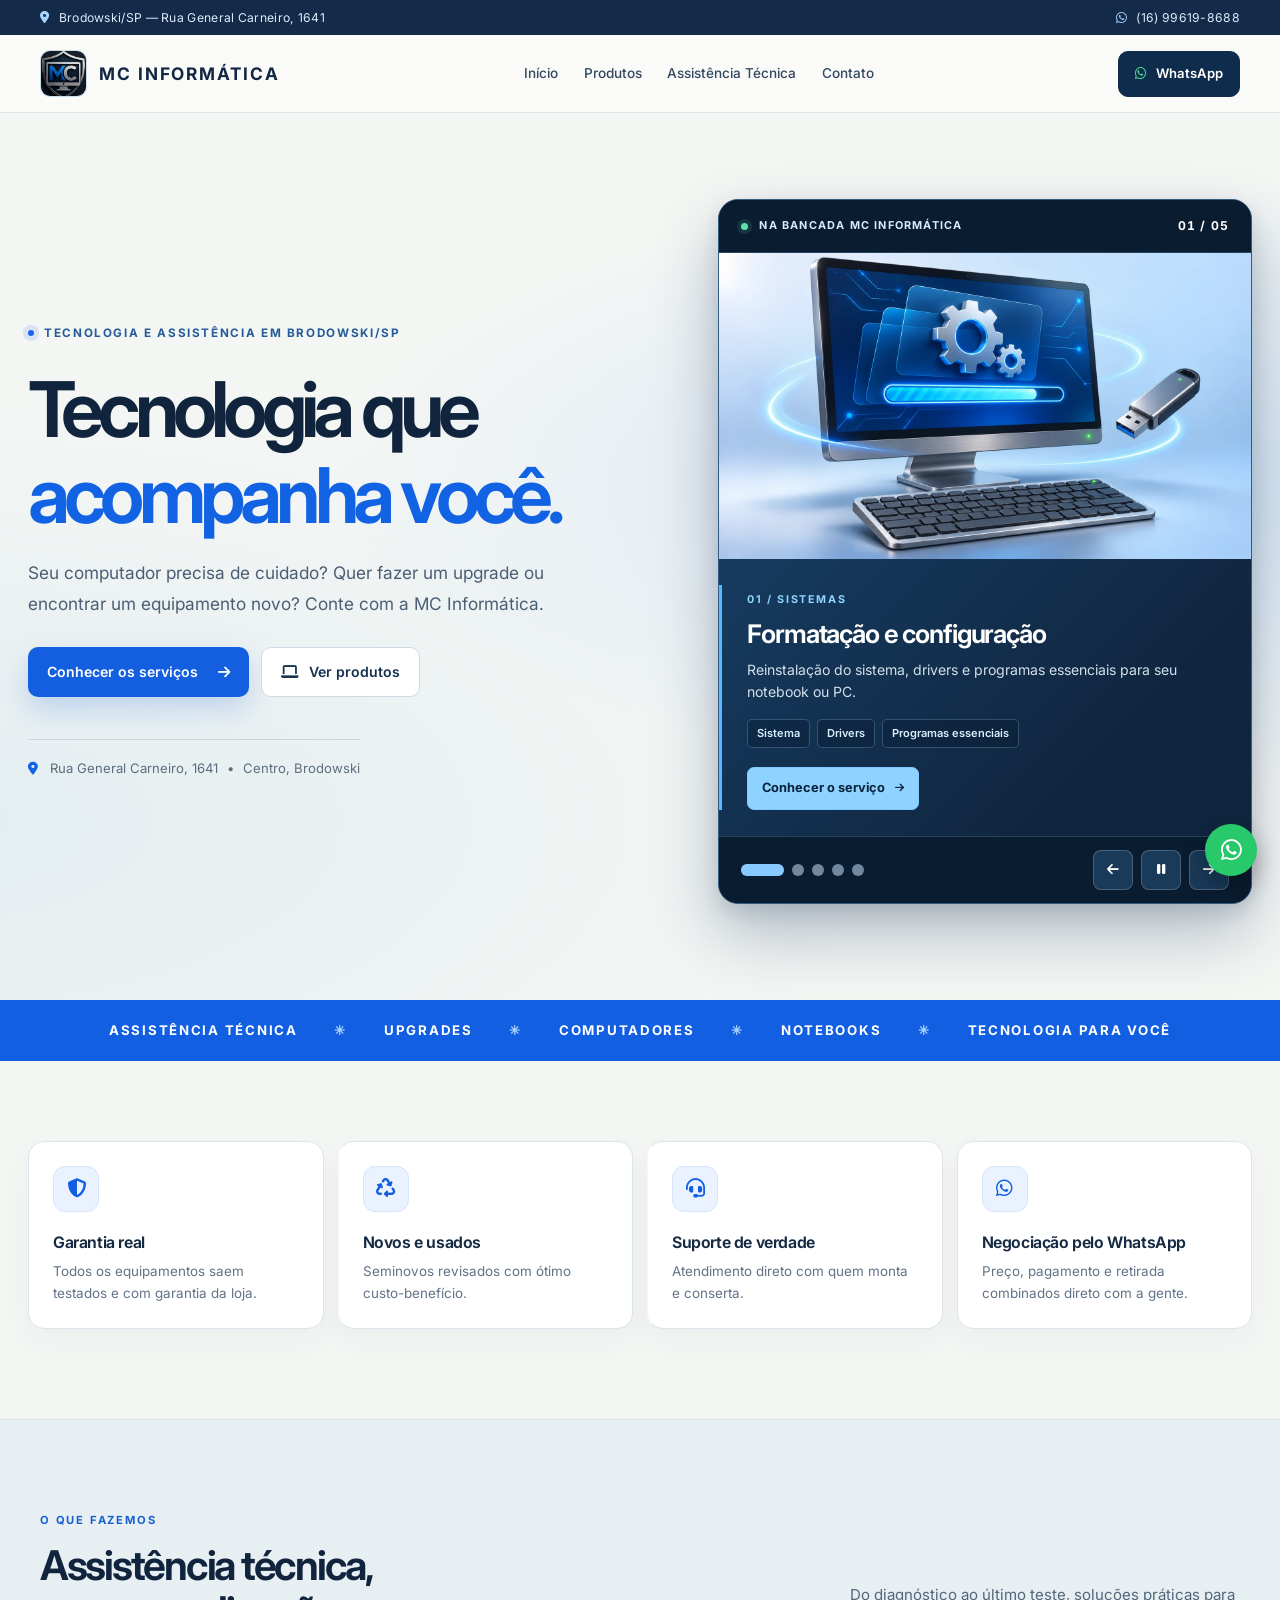
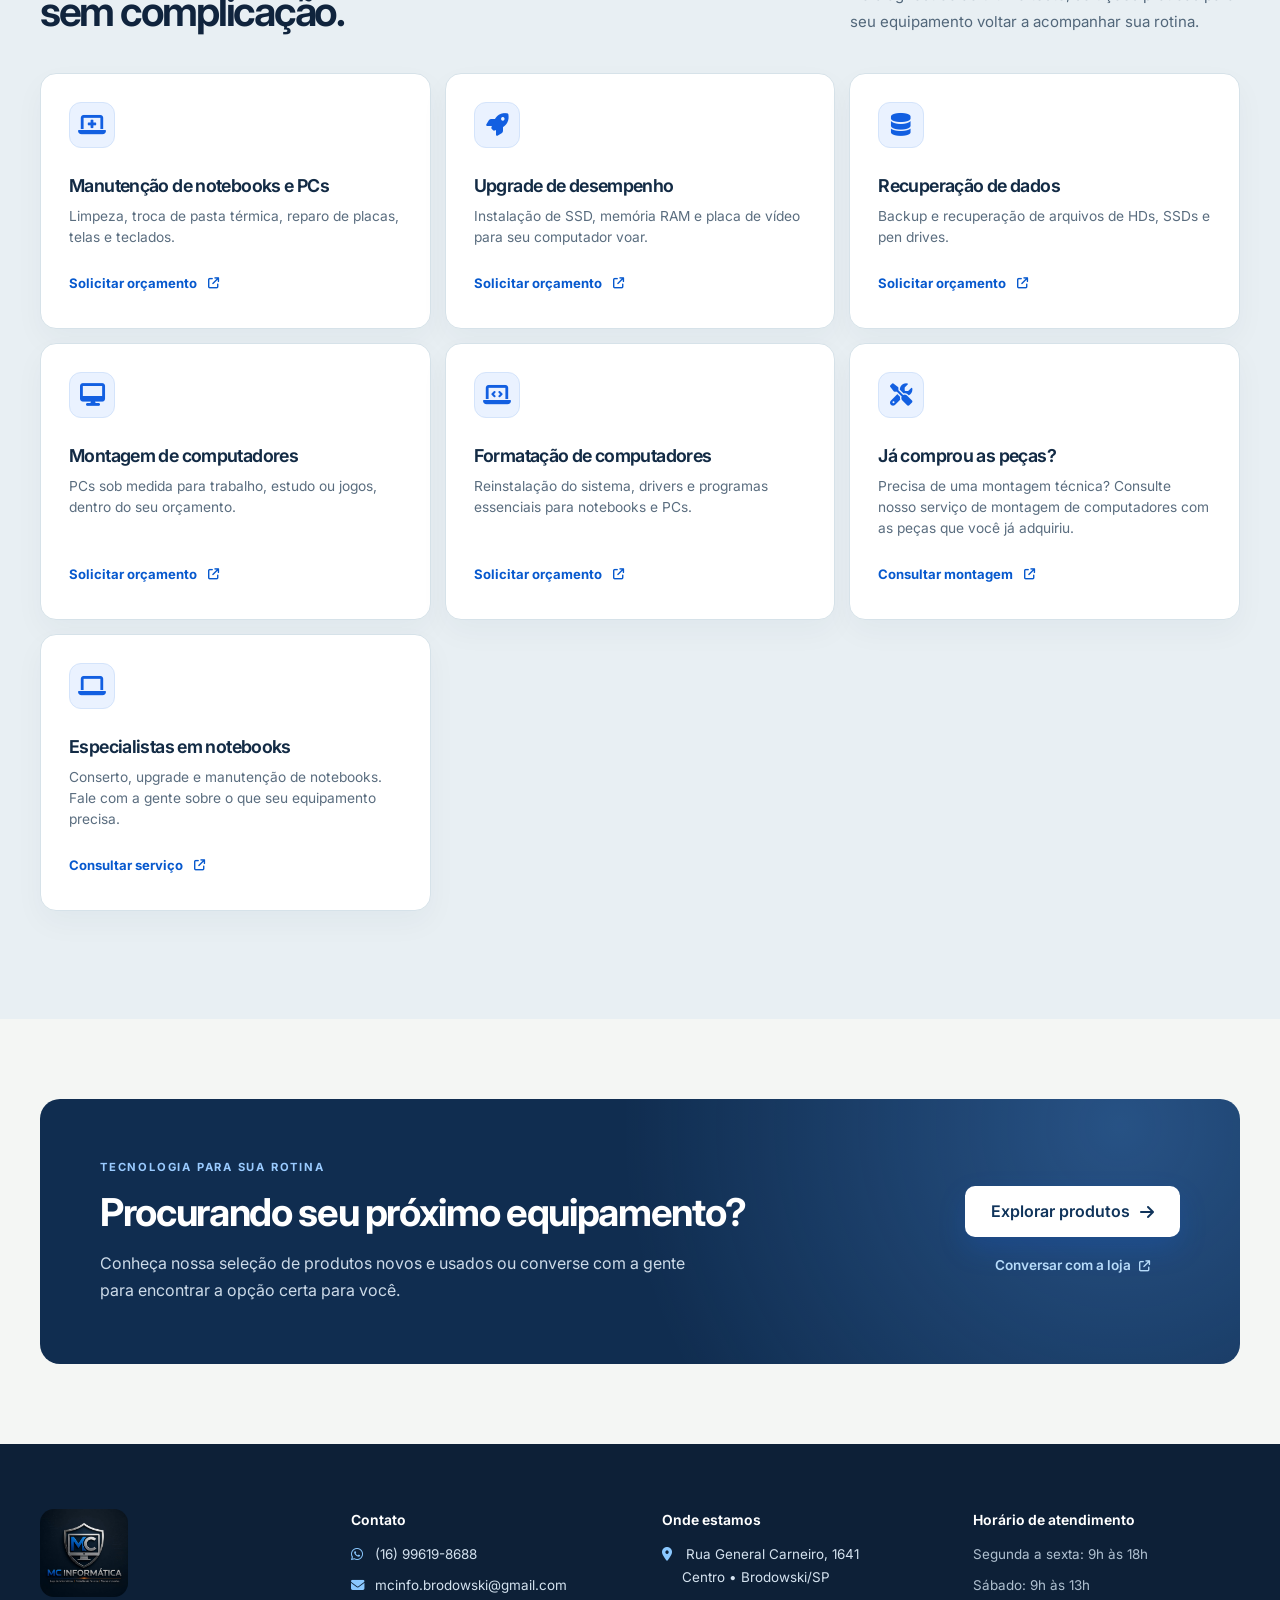
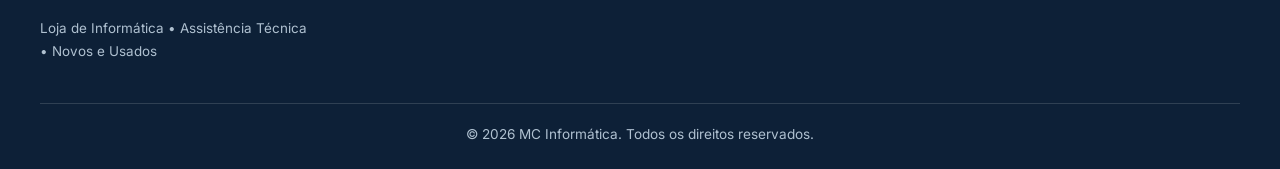
==== index.html @ 55831e79 "Align published MC site with local layout" ====
<!DOCTYPE html>
<html lang="pt-BR">
<head>
    <meta charset="UTF-8">
    <meta name="viewport" content="width=device-width, initial-scale=1.0">
    <title>MC Informática — Loja de Informática, Assistência Técnica, Novos e Usados</title>
    <meta name="description" content="MC Informática em Brodowski/SP: computadores, notebooks, periféricos e hardware, novos e usados, e assistência técnica especializada. Rua General Carneiro, 1641 — Centro. Atendimento pelo WhatsApp (16) 99619-8688.">
    <link rel="icon" type="image/jpeg" href="img/logo.jpg">
    <link rel="preconnect" href="https://fonts.googleapis.com">
    <link href="https://fonts.googleapis.com/css2?family=Rajdhani:wght@500;600;700&family=Inter:wght@400;500;600;700&display=swap" rel="stylesheet">
    <link rel="stylesheet" href="https://cdnjs.cloudflare.com/ajax/libs/font-awesome/6.5.2/css/all.min.css" crossorigin="anonymous">
    <link rel="stylesheet" href="style.css?v=20261016-3">
    <link rel="stylesheet" href="refinamento.css?v=20261104-layout-1">
    <script type="application/ld+json">
    {
      "@context": "https://schema.org",
      "@type": "ComputerStore",
      "name": "MC Informática",
      "description": "Loja de informática e assistência técnica em Brodowski/SP: computadores, notebooks, periféricos e hardware, novos e usados.",
      "url": "https://www.mcinformatica.net.br",
      "image": "https://www.mcinformatica.net.br/img/logo.jpg",
      "telephone": "+5516996198688",
      "email": "mcinfo.brodowski@gmail.com",
      "address": {
        "@type": "PostalAddress",
        "streetAddress": "Rua General Carneiro, 1641",
        "addressLocality": "Brodowski",
        "addressRegion": "SP",
        "postalCode": "14340-000",
        "addressCountry": "BR"
      }
    }
    </script>
</head>
<body>

    <!-- Barra superior -->
    <div class="topbar">
        <span><i class="fa-solid fa-location-dot"></i> Brodowski/SP &mdash; Rua General Carneiro, 1641</span>
        <span><i class="fa-brands fa-whatsapp"></i> (16) 99619-8688</span>
    </div>

    <!-- Cabeçalho -->
    <header class="header">
        <a class="brand" href="#inicio">
            <span class="brand-badge"><img src="img/logo.jpg" alt="Logo MC Informática"></span>
            <span class="brand-name"><strong>MC</strong> INFORMÁTICA</span>
        </a>

        <nav class="nav" id="nav">
            <a href="#inicio">Início</a>
            <a href="produtos.html">Produtos</a>
            <a href="#servicos">Assistência Técnica</a>
            <a href="#contato">Contato</a>
        </nav>

        <div class="header-actions">
            <a href="#" class="btn btn-whatsapp btn-header-whats link-whats" data-whats="Olá! Vim pelo site da MC Informática.">
                <i class="fa-brands fa-whatsapp"></i> WhatsApp
            </a>
            <button class="menu-toggle" id="menu-toggle" aria-label="Abrir menu">
                <i class="fa-solid fa-bars"></i>
            </button>
        </div>
    </header>

    <!-- Hero -->
    <section class="hero" id="inicio">
        <div class="hero-conteudo">
            <p class="hero-tag"><span class="status-ponto" aria-hidden="true"></span> Tecnologia e assistência em Brodowski/SP</p>
            <h1>Tecnologia que <span>acompanha você.</span></h1>
            <p class="hero-texto">Seu computador precisa de cuidado? Quer fazer um upgrade ou encontrar um equipamento novo? Conte com a MC Informática.</p>
            <div class="hero-botoes">
                <a href="#servicos" class="btn btn-primario">Conhecer os serviços <i class="fa-solid fa-arrow-right" aria-hidden="true"></i></a>
                <a href="produtos.html" class="btn btn-secundario"><i class="fa-solid fa-laptop" aria-hidden="true"></i> Ver produtos</a>
            </div>
            <div class="hero-assinatura"><i class="fa-solid fa-location-dot" aria-hidden="true"></i> Rua General Carneiro, 1641 <span aria-hidden="true">•</span> Centro, Brodowski</div>
        </div>

        <div class="banner-servicos" aria-label="Destaques dos serviços da MC Informática">
            <div class="banner-cabecalho"><span><span class="banner-luz" aria-hidden="true"></span> NA BANCADA MC INFORMÁTICA</span><span id="banner-contador">01 / 05</span></div>
            <div class="banner-telas" id="banner-telas">
                <article class="banner-tela is-active" data-servico="Formatação de computadores">
                    <div class="banner-arte cena-formatacao" role="img" aria-label="Cena animada de instalação e configuração de um computador"><svg viewBox="0 0 600 300" preserveAspectRatio="xMidYMid slice" aria-hidden="true"><rect class="scene-panel" x="85" y="31" width="338" height="212" rx="15"/><rect class="scene-screen" x="98" y="44" width="312" height="184" rx="8"/><text class="scene-kicker" x="118" y="75">MC / SISTEMA</text><circle class="scene-pulse" cx="385" cy="70" r="5"/><text class="scene-title" x="118" y="111">Preparando seu PC</text><rect class="scene-track" x="118" y="133" width="264" height="9" rx="5"/><rect class="scene-fill" x="118" y="133" width="264" height="9" rx="5"/><text class="scene-small" x="118" y="166">INSTALANDO DRIVERS E PROGRAMAS</text><path class="scene-code" d="M118 184h106m-106 13h170m-170 13h81"/><path class="scene-scan" d="M99 73h310"/><path class="scene-metal" d="M229 243v13h52v-13m-87 13h122"/><rect class="scene-tower" x="448" y="54" width="77" height="190" rx="11"/><circle class="scene-fan-ring" cx="486" cy="113" r="25"/><g class="scene-fan" style="transform-origin:486px 113px"><path d="M486 112c-17-12-13-23-5-24 9-1 12 9 5 24zm1 1c17-12 26-6 22 2-4 8-13 7-22-2zm-2 1c0 21-10 25-15 19-5-7 0-15 15-19z"/></g><circle class="scene-led" cx="486" cy="201" r="4"/></svg><span class="banner-arte-tag">SISTEMA PRONTO PARA USAR</span></div>
                    <div class="banner-conteudo"><span class="banner-categoria">01 / SISTEMAS</span><h2>Formatação e configuração</h2><p>Reinstalação do sistema, drivers e programas essenciais para seu notebook ou PC.</p><div class="banner-detalhes"><span>Sistema</span><span>Drivers</span><span>Programas essenciais</span></div><a href="#servicos">Conhecer o serviço <i class="fa-solid fa-arrow-right" aria-hidden="true"></i></a></div>
                </article>
                <article class="banner-tela" data-servico="Manutenção de notebooks e PCs" hidden>
                    <div class="banner-arte cena-manutencao" role="img" aria-label="Cena animada de diagnóstico, ventilação e manutenção"><svg viewBox="0 0 600 300" preserveAspectRatio="xMidYMid slice" aria-hidden="true"><rect class="scene-panel" x="67" y="36" width="466" height="208" rx="15"/><path class="scene-divider" d="M354 51v178"/><text class="scene-kicker" x="91" y="70">DIAGNÓSTICO / 02</text><circle class="scene-fan-ring" cx="212" cy="142" r="62"/><circle class="scene-fan-ring scene-ring-inner" cx="212" cy="142" r="44"/><g class="scene-fan" style="transform-origin:212px 142px"><path d="M212 138c-38-28-27-56-7-52 20 4 22 25 7 52zm4 5c39-29 62-10 51 9-10 18-31 14-51-9zm-7 5c-1 49-29 59-42 43-14-16-1-36 42-43z"/></g><circle class="scene-hub" cx="212" cy="142" r="11"/><text class="scene-small" x="148" y="221">LIMPEZA • REVISÃO</text><text class="scene-kicker" x="381" y="78">SAÚDE DO PC</text><path class="scene-wave" d="M381 135h22l14-29 19 61 19-45 12 13h38"/><rect class="scene-track" x="381" y="184" width="122" height="7" rx="4"/><rect class="scene-meter" x="381" y="184" width="98" height="7" rx="4"/><text class="scene-small" x="381" y="216">TESTES EM ANDAMENTO</text><circle class="scene-pulse" cx="508" cy="63" r="5"/></svg><span class="banner-arte-tag">CUIDADO COM CADA DETALHE</span></div>
                    <div class="banner-conteudo"><span class="banner-categoria">02 / MANUTENÇÃO</span><h2>Seu equipamento bem cuidado</h2><p>Limpeza, troca de pasta térmica e reparos em notebooks e computadores.</p><div class="banner-detalhes"><span>Limpeza</span><span>Pasta térmica</span><span>Reparos</span></div><a href="#servicos">Conhecer o serviço <i class="fa-solid fa-arrow-right" aria-hidden="true"></i></a></div>
                </article>
                <article class="banner-tela" data-servico="Upgrade de desempenho" hidden>
                    <div class="banner-arte cena-upgrade" role="img" aria-label="Cena animada de upgrade de SSD com dados ganhando velocidade"><svg viewBox="0 0 600 300" preserveAspectRatio="xMidYMid slice" aria-hidden="true"><text class="scene-kicker" x="77" y="61">UPGRADE / DESEMPENHO</text><rect class="scene-drive-old" x="76" y="92" width="147" height="117" rx="12"/><text class="scene-small" x="99" y="128">ANTES</text><text class="scene-title" x="99" y="165">HD</text><path class="scene-code" d="M100 183h98"/><path class="scene-transfer" d="M246 151h98"/><circle class="scene-data-dot" cx="246" cy="151" r="5"/><circle class="scene-data-dot scene-data-dot-2" cx="246" cy="151" r="5"/><circle class="scene-data-dot scene-data-dot-3" cx="246" cy="151" r="5"/><g class="scene-ssd"><rect class="scene-drive-new" x="360" y="75" width="167" height="150" rx="14"/><path class="scene-chip-line" d="M379 99h129m-129 103h129"/><rect class="scene-chip" x="393" y="112" width="102" height="77" rx="7"/><text class="scene-title" x="421" y="158">SSD</text><circle class="scene-led" cx="506" cy="92" r="4"/></g><text class="scene-small" x="365" y="251">RESPOSTA MAIS RÁPIDA</text></svg><span class="banner-arte-tag">MAIS DESEMPENHO</span></div>
                    <div class="banner-conteudo"><span class="banner-categoria">03 / UPGRADE</span><h2>Mais velocidade para sua rotina</h2><p>Instalação de SSD, memória RAM e outros componentes para melhorar seu computador.</p><div class="banner-detalhes"><span>SSD</span><span>Memória RAM</span><span>Componentes</span></div><a href="#servicos">Conhecer o serviço <i class="fa-solid fa-arrow-right" aria-hidden="true"></i></a></div>
                </article>
                <article class="banner-tela" data-servico="Montagem de computadores" hidden>
                    <div class="banner-arte cena-montagem" role="img" aria-label="Cena animada de componentes sendo montados em um PC"><svg viewBox="0 0 600 300" preserveAspectRatio="xMidYMid slice" aria-hidden="true"><text class="scene-kicker" x="70" y="57">MONTAGEM SOB MEDIDA</text><rect class="scene-case" x="80" y="73" width="197" height="189" rx="14"/><rect class="scene-case-inner" x="94" y="88" width="169" height="159" rx="8"/><circle class="scene-fan-ring" cx="176" cy="167" r="45"/><g class="scene-fan" style="transform-origin:176px 167px"><path d="M176 164c-28-21-20-40-5-38 15 3 16 18 5 38zm3 4c29-21 46-7 38 7-8 13-23 10-38-7zm-5 4c-1 35-21 43-31 31-10-12-1-27 31-31z"/></g><circle class="scene-hub" cx="176" cy="167" r="8"/><path class="scene-cable" d="M278 117h75m-75 53h75m-75 53h75"/><g class="scene-component scene-component-1"><rect x="357" y="98" width="153" height="38" rx="8"/><text x="373" y="123">PROCESSADOR</text></g><g class="scene-component scene-component-2"><rect x="357" y="151" width="153" height="38" rx="8"/><text x="373" y="176">MEMÓRIA RAM</text></g><g class="scene-component scene-component-3"><rect x="357" y="204" width="153" height="38" rx="8"/><text x="373" y="229">SSD / ARMAZEN.</text></g></svg><span class="banner-arte-tag">FEITO PARA VOCÊ</span></div>
                    <div class="banner-conteudo"><span class="banner-categoria">04 / MONTAGEM</span><h2>Um PC do seu jeito</h2><p>Computadores sob medida para trabalho, estudo ou jogos, dentro do seu orçamento.</p><div class="banner-detalhes"><span>Trabalho</span><span>Estudo</span><span>Jogos</span></div><a href="#servicos">Conhecer o serviço <i class="fa-solid fa-arrow-right" aria-hidden="true"></i></a></div>
                </article>
                <article class="banner-tela" data-servico="Recuperação de dados" hidden>
                    <div class="banner-arte cena-dados" role="img" aria-label="Cena animada de arquivos transferidos para uma área segura"><svg viewBox="0 0 600 300" preserveAspectRatio="xMidYMid slice" aria-hidden="true"><text class="scene-kicker" x="75" y="60">DADOS / PROTEÇÃO</text><rect class="scene-drive-old" x="76" y="87" width="150" height="140" rx="14"/><circle class="scene-fan-ring" cx="151" cy="145" r="35"/><circle class="scene-hub" cx="151" cy="145" r="11"/><circle class="scene-led" cx="193" cy="197" r="4"/><text class="scene-small" x="96" y="253">ORIGEM</text><path class="scene-transfer" d="M242 156h122"/><g class="scene-file scene-file-1"><rect x="248" y="143" width="22" height="27" rx="3"/><path d="M253 151h12m-12 5h9"/></g><g class="scene-file scene-file-2"><rect x="248" y="143" width="22" height="27" rx="3"/><path d="M253 151h12m-12 5h9"/></g><g class="scene-file scene-file-3"><rect x="248" y="143" width="22" height="27" rx="3"/><path d="M253 151h12m-12 5h9"/></g><path class="scene-vault" d="M397 122a45 45 0 0 1 85-18 44 44 0 0 1 27 79H390a34 34 0 0 1 7-61z"/><path class="scene-lock" d="M438 146v-12a17 17 0 0 1 34 0v12m-37 0h40v35h-40z"/><circle class="scene-pulse" cx="455" cy="162" r="4"/><text class="scene-small" x="414" y="221">DESTINO SEGURO</text></svg><span class="banner-arte-tag">SEUS ARQUIVOS IMPORTAM</span></div>
                    <div class="banner-conteudo"><span class="banner-categoria">05 / DADOS</span><h2>Ajuda para recuperar arquivos</h2><p>Backup e avaliação de recuperação de dados em HDs, SSDs e pen drives.</p><div class="banner-detalhes"><span>Backup</span><span>HD e SSD</span><span>Pen drives</span></div><a href="#servicos">Conhecer o serviço <i class="fa-solid fa-arrow-right" aria-hidden="true"></i></a></div>
                </article>
            </div>
            <div class="banner-rodape">
                <div class="banner-pontos" id="banner-pontos" aria-label="Escolher destaque">
                    <button type="button" class="is-active" aria-label="Mostrar formatação" aria-current="true"></button>
                    <button type="button" aria-label="Mostrar manutenção"></button>
                    <button type="button" aria-label="Mostrar upgrade"></button>
                    <button type="button" aria-label="Mostrar montagem"></button>
                    <button type="button" aria-label="Mostrar recuperação de dados"></button>
                </div>
                <div class="banner-setas"><button type="button" id="banner-anterior" aria-label="Serviço anterior"><i class="fa-solid fa-arrow-left" aria-hidden="true"></i></button><button type="button" id="banner-pausa" aria-label="Pausar rotação automática" aria-pressed="false"><i class="fa-solid fa-pause" aria-hidden="true"></i></button><button type="button" id="banner-proximo" aria-label="Próximo serviço"><i class="fa-solid fa-arrow-right" aria-hidden="true"></i></button></div>
            </div>
        </div>
    </section>

    <section class="faixa-manifesto" aria-label="Serviços e produtos"><div>ASSISTÊNCIA TÉCNICA <span>✳</span> UPGRADES <span>✳</span> COMPUTADORES <span>✳</span> NOTEBOOKS <span>✳</span> TECNOLOGIA PARA VOCÊ</div></section>

    <!-- Diferenciais -->
    <section class="diferenciais">
        <div class="diferencial">
            <i class="fa-solid fa-shield-halved"></i>
            <h3>Garantia real</h3>
            <p>Todos os equipamentos saem testados e com garantia da loja.</p>
        </div>
        <div class="diferencial">
            <i class="fa-solid fa-recycle"></i>
            <h3>Novos e usados</h3>
            <p>Seminovos revisados com ótimo custo-benefício.</p>
        </div>
        <div class="diferencial">
            <i class="fa-solid fa-headset"></i>
            <h3>Suporte de verdade</h3>
            <p>Atendimento direto com quem monta e conserta.</p>
        </div>
        <div class="diferencial">
            <i class="fa-brands fa-whatsapp"></i>
            <h3>Negociação pelo WhatsApp</h3>
            <p>Preço, pagamento e retirada combinados direto com a gente.</p>
        </div>
    </section>

    <!-- Assistência Técnica -->
    <main class="secao secao-servicos" id="servicos">
        <div class="secao-intro">
            <div><span class="secao-kicker">O QUE FAZEMOS</span><h2 class="secao-titulo">Assistência técnica,<br>sem complicação.</h2></div>
            <p class="secao-subtitulo">Do diagnóstico ao último teste, soluções práticas para seu equipamento voltar a acompanhar sua rotina.</p>
        </div>

        <div class="grade-servicos">
            <div class="servico">
                <i class="fa-solid fa-laptop-medical"></i>
                <h3>Manutenção de notebooks e PCs</h3>
                <p>Limpeza, troca de pasta térmica, reparo de placas, telas e teclados.</p>
                <a class="servico-orcamento" href="https://wa.me/5516996198688" data-whats="Olá! Gostaria de um orçamento para manutenção de notebook ou PC." aria-label="Pedir orçamento para manutenção pelo WhatsApp">Solicitar orçamento <i class="fa-solid fa-arrow-up-right-from-square" aria-hidden="true"></i></a>
            </div>
            <div class="servico">
                <i class="fa-solid fa-rocket"></i>
                <h3>Upgrade de desempenho</h3>
                <p>Instalação de SSD, memória RAM e placa de vídeo para seu computador voar.</p>
                <a class="servico-orcamento" href="https://wa.me/5516996198688" data-whats="Olá! Gostaria de um orçamento para upgrade de desempenho (SSD, memória RAM ou placa de vídeo)." aria-label="Pedir orçamento para upgrade pelo WhatsApp">Solicitar orçamento <i class="fa-solid fa-arrow-up-right-from-square" aria-hidden="true"></i></a>
            </div>
            <div class="servico">
                <i class="fa-solid fa-database"></i>
                <h3>Recuperação de dados</h3>
                <p>Backup e recuperação de arquivos de HDs, SSDs e pen drives.</p>
                <a class="servico-orcamento" href="https://wa.me/5516996198688" data-whats="Olá! Gostaria de um orçamento para recuperação de dados." aria-label="Pedir orçamento para recuperação de dados pelo WhatsApp">Solicitar orçamento <i class="fa-solid fa-arrow-up-right-from-square" aria-hidden="true"></i></a>
            </div>
            <div class="servico">
                <i class="fa-solid fa-desktop"></i>
                <h3>Montagem de computadores</h3>
                <p>PCs sob medida para trabalho, estudo ou jogos, dentro do seu orçamento.</p>
                <a class="servico-orcamento" href="https://wa.me/5516996198688" data-whats="Olá! Gostaria de um orçamento para montagem de computador." aria-label="Pedir orçamento para montagem de computador pelo WhatsApp">Solicitar orçamento <i class="fa-solid fa-arrow-up-right-from-square" aria-hidden="true"></i></a>
            </div>
            <div class="servico">
                <i class="fa-solid fa-laptop-code"></i>
                <h3>Formatação de computadores</h3>
                <p>Reinstalação do sistema, drivers e programas essenciais para notebooks e PCs.</p>
                <a class="servico-orcamento" href="https://wa.me/5516996198688" data-whats="Olá! Gostaria de um orçamento para formatação de computador ou notebook." aria-label="Pedir orçamento para formatação pelo WhatsApp">Solicitar orçamento <i class="fa-solid fa-arrow-up-right-from-square" aria-hidden="true"></i></a>
            </div>
            <div class="servico">
                <i class="fa-solid fa-screwdriver-wrench" aria-hidden="true"></i>
                <h3>Já comprou as peças?</h3>
                <p>Precisa de uma montagem técnica? Consulte nosso serviço de montagem de computadores com as peças que você já adquiriu.</p>
                <a class="servico-orcamento" href="https://wa.me/5516996198688" data-whats="Olá! Já comprei as peças e gostaria de consultar o serviço de montagem do meu computador." aria-label="Consultar montagem de computador com peças próprias pelo WhatsApp">Consultar montagem <i class="fa-solid fa-arrow-up-right-from-square" aria-hidden="true"></i></a>
            </div>
            <div class="servico">
                <i class="fa-solid fa-laptop" aria-hidden="true"></i>
                <h3>Especialistas em notebooks</h3>
                <p>Conserto, upgrade e manutenção de notebooks. Fale com a gente sobre o que seu equipamento precisa.</p>
                <a class="servico-orcamento" href="https://wa.me/5516996198688" data-whats="Olá! Gostaria de consultar o serviço de conserto, upgrade ou manutenção para meu notebook." aria-label="Consultar serviço para notebook pelo WhatsApp">Consultar serviço <i class="fa-solid fa-arrow-up-right-from-square" aria-hidden="true"></i></a>
            </div>
        </div>
    </main>

    <section class="convite-loja" aria-labelledby="convite-titulo">
        <div class="convite-conteudo">
            <div><span class="secao-kicker">TECNOLOGIA PARA SUA ROTINA</span><h2 id="convite-titulo">Procurando seu próximo equipamento?</h2><p>Conheça nossa seleção de produtos novos e usados ou converse com a gente para encontrar a opção certa para você.</p></div>
            <div class="convite-acoes"><a class="btn btn-primario" href="produtos.html">Explorar produtos <i class="fa-solid fa-arrow-right" aria-hidden="true"></i></a><a class="convite-link link-whats" href="https://wa.me/5516996198688" data-whats="Olá! Gostaria de saber mais sobre os produtos disponíveis.">Conversar com a loja <i class="fa-solid fa-arrow-up-right-from-square" aria-hidden="true"></i></a></div>
        </div>
    </section>

    <!-- Contato / Rodapé -->
    <footer class="rodape" id="contato">
        <div class="rodape-colunas">
            <div class="rodape-coluna">
                <img src="img/logo.jpg" alt="MC Informática" class="rodape-logo">
                <p>Loja de Informática &bull; Assistência Técnica &bull; Novos e Usados</p>
            </div>
            <div class="rodape-coluna">
                <h4>Contato</h4>
                <p><i class="fa-brands fa-whatsapp"></i> <a href="#" class="link-whats" data-whats="Olá! Vim pelo site da MC Informática.">(16) 99619-8688</a></p>
                <p><i class="fa-solid fa-envelope"></i> <a href="mailto:mcinfo.brodowski@gmail.com">mcinfo.brodowski@gmail.com</a></p>
            </div>

            <div class="rodape-coluna">
                <h4>Onde estamos</h4>
                <p>
                    <i class="fa-solid fa-location-dot"></i>
                    <a href="https://www.google.com/maps/search/?api=1&amp;query=MC+Inform%C3%A1tica+Rua+General+Carneiro+1641+Brodowski+SP" target="_blank" rel="noopener">
                        Rua General Carneiro, 1641<br>
                        <span class="recuo">Centro &bull; Brodowski/SP</span>
                    </a>
                </p>
            </div>
            <div class="rodape-coluna">
                <h4>Horário de atendimento</h4>
                <p>Segunda a sexta: 9h às 18h</p>
                <p>Sábado: 9h às 13h</p>
            </div>
        </div>
        <p class="rodape-copy">
            © 2026 MC Informática. Todos os direitos reservados.
        </p>
    </footer>

    <!-- Botão flutuante do WhatsApp -->
    <a href="#" class="whats-flutuante link-whats" data-whats="Olá! Vim pelo site da MC Informática." aria-label="Falar no WhatsApp">
        <i class="fa-brands fa-whatsapp"></i>
    </a>

    <script src="app.js?v=20260924-3"></script>
    <script src="banner.js?v=20261016-3"></script>
</body>
</html>
---- style.css ----
/* ============================================================
   MC INFORMÁTICA — Estilos da loja
   Paleta baseada na logo: azul marinho, azul e prata
   ============================================================ */

:root {
    --marinho-escuro: #0a1220;
    --marinho: #101b2d;
    --marinho-claro: #18263d;
    --azul: #1e6fd9;
    --azul-claro: #3d8bfd;
    --prata: #c9d2dc;
    --prata-escuro: #8794a3;
    --laranja: #ff8c1a;
    --verde-whats: #25d366;
    --branco: #f5f8fc;
    --borda: rgba(201, 210, 220, 0.15);
}

* { margin: 0; padding: 0; box-sizing: border-box; }

html { scroll-behavior: smooth; }

body {
    background-color: var(--marinho-escuro);
    color: var(--branco);
    font-family: 'Inter', sans-serif;
    line-height: 1.6;
}

h1, h2, h3, h4, .brand-name {
    font-family: 'Rajdhani', sans-serif;
    letter-spacing: 0.02em;
}

img { max-width: 100%; }

a { color: inherit; }

/* ---------- Barra superior ---------- */
.topbar {
    display: flex;
    justify-content: center;
    gap: 32px;
    flex-wrap: wrap;
    padding: 8px 16px;
    background: linear-gradient(90deg, var(--azul), #0d4fb8);
    font-size: 0.85rem;
    color: #fff;
}

.topbar i { margin-right: 6px; }

/* ---------- Cabeçalho ---------- */
.header {
    position: sticky;
    top: 0;
    z-index: 50;
    display: flex;
    align-items: center;
    justify-content: space-between;
    gap: 16px;
    padding: 12px 24px;
    background: rgba(10, 18, 32, 0.95);
    backdrop-filter: blur(8px);
    border-bottom: 1px solid var(--borda);
}

.brand {
    display: flex;
    align-items: center;
    gap: 12px;
    text-decoration: none;
}

.brand-badge {
    width: 52px;
    height: 52px;
    border-radius: 12px;
    overflow: hidden;
    flex-shrink: 0;
    border: 1px solid var(--borda);
}

.brand-badge img {
    width: 100%;
    height: 100%;
    object-fit: cover;
    transform: scale(2.1) translateY(10%);
}

.brand-name {
    font-size: 1.35rem;
    font-weight: 600;
    color: var(--prata);
}

.brand-name strong { color: var(--azul-claro); }

.nav {
    display: flex;
    gap: 28px;
}

.nav a {
    text-decoration: none;
    color: var(--prata);
    font-weight: 500;
    transition: color 0.2s;
}

.nav a:hover { color: var(--azul-claro); }

.header-actions {
    display: flex;
    align-items: center;
    gap: 12px;
}

.menu-toggle {
    display: none;
    background: none;
    border: none;
    color: var(--branco);
    font-size: 1.4rem;
    cursor: pointer;
}

/* ---------- Hero ---------- */
.hero {
    display: flex;
    flex-direction: column;
    align-items: center;
    justify-content: center;
    gap: 18px;
    max-width: 1080px;
    margin: 0 auto;
    padding: 44px 24px 52px;
    text-align: center;
}

.hero-conteudo {
    display: flex;
    flex-direction: column;
    align-items: center;
    max-width: 780px;
}

.hero-tag {
    display: inline-block;
    padding: 6px 14px;
    border-radius: 999px;
    background: rgba(30, 111, 217, 0.15);
    border: 1px solid rgba(61, 139, 253, 0.4);
    color: var(--azul-claro);
    font-size: 0.85rem;
    font-weight: 600;
    margin-bottom: 18px;
}

.hero h1 {
    max-width: 760px;
    font-size: clamp(2rem, 4vw, 3rem);
    line-height: 1.15;
    margin-bottom: 18px;
}

.hero h1 span { color: var(--azul-claro); }

.hero-texto {
    color: var(--prata);
    max-width: 560px;
    margin-bottom: 28px;
}

.hero-botoes { display: flex; justify-content: center; gap: 14px; flex-wrap: wrap; }

.hero-logo img {
    width: 190px;
    border-radius: 24px;
    border: 1px solid var(--borda);
    box-shadow: 0 16px 48px rgba(0, 0, 0, 0.55), 0 0 60px rgba(30, 111, 217, 0.18);
}

/* ---------- Botões ---------- */
.btn {
    display: inline-flex;
    align-items: center;
    gap: 10px;
    padding: 13px 26px;
    border-radius: 10px;
    border: none;
    font-family: 'Inter', sans-serif;
    font-size: 1rem;
    font-weight: 600;
    text-decoration: none;
    cursor: pointer;
    transition: transform 0.15s, box-shadow 0.15s, background 0.2s;
}

.btn:hover { transform: translateY(-2px); }

.btn-primario {
    background: linear-gradient(135deg, var(--azul-claro), var(--azul));
    color: #fff;
    box-shadow: 0 6px 20px rgba(30, 111, 217, 0.35);
}

.btn-secundario {
    background: var(--marinho-claro);
    color: var(--prata);
    border: 1px solid var(--borda);
}

.btn-whatsapp {
    background: var(--verde-whats);
    color: #06331a;
}

/* ---------- Diferenciais ---------- */
.diferenciais {
    display: grid;
    grid-template-columns: repeat(auto-fit, minmax(230px, 1fr));
    gap: 18px;
    max-width: 1200px;
    margin: 0 auto;
    padding: 0 24px 56px;
}

.diferencial {
    background: var(--marinho);
    border: 1px solid var(--borda);
    border-radius: 14px;
    padding: 24px;
    text-align: center;
}

.diferencial i {
    font-size: 1.8rem;
    color: var(--azul-claro);
    margin-bottom: 12px;
}

.diferencial h3 { margin-bottom: 6px; font-size: 1.15rem; }

.diferencial p { color: var(--prata-escuro); font-size: 0.92rem; }

/* ---------- Seções ---------- */
.secao {
    max-width: 1200px;
    margin: 0 auto;
    padding: 56px 24px;
}

.secao-titulo {
    font-size: 2.2rem;
    text-align: center;
}

.secao-titulo::after {
    content: "";
    display: block;
    width: 70px;
    height: 4px;
    margin: 10px auto 0;
    border-radius: 2px;
    background: linear-gradient(90deg, var(--azul-claro), var(--laranja));
}

.secao-subtitulo {
    text-align: center;
    color: var(--prata-escuro);
    margin: 14px 0 32px;
}

/* ---------- Filtros ---------- */
.filtros {
    display: flex;
    justify-content: center;
    gap: 10px;
    flex-wrap: wrap;
    margin-bottom: 36px;
}

.filtro {
    padding: 9px 20px;
    border-radius: 999px;
    border: 1px solid var(--borda);
    background: var(--marinho);
    color: var(--prata);
    font-family: 'Inter', sans-serif;
    font-weight: 500;
    cursor: pointer;
    transition: all 0.2s;
}

.filtro:hover { border-color: var(--azul-claro); color: var(--azul-claro); }

.filtro.ativo {
    background: var(--azul);
    border-color: var(--azul);
    color: #fff;
}

/* ---------- Grade de produtos ---------- */
.grade-produtos {
    display: grid;
    grid-template-columns: repeat(auto-fill, minmax(260px, 1fr));
    gap: 22px;
}

.produto {
    display: flex;
    flex-direction: column;
    background: var(--marinho);
    border: 1px solid var(--borda);
    border-radius: 14px;
    overflow: hidden;
    transition: transform 0.2s, border-color 0.2s, box-shadow 0.2s;
}

.produto:hover {
    transform: translateY(-4px);
    border-color: rgba(61, 139, 253, 0.5);
    box-shadow: 0 12px 30px rgba(0, 0, 0, 0.4);
}

.produto-imagem {
    position: relative;
    background: var(--marinho-claro);
    aspect-ratio: 4 / 3;
    display: flex;
    align-items: center;
    justify-content: center;
}

.produto-imagem img {
    width: 100%;
    height: 100%;
    object-fit: cover;
}

.produto-imagem .icone-placeholder {
    font-size: 3.5rem;
    color: var(--azul-claro);
    opacity: 0.7;
}

.selo {
    position: absolute;
    top: 12px;
    left: 12px;
    padding: 4px 12px;
    border-radius: 999px;
    font-size: 0.75rem;
    font-weight: 700;
    text-transform: uppercase;
}

.selo-novo { background: var(--azul-claro); color: #fff; }
.selo-usado { background: var(--laranja); color: #000; }

.produto-corpo {
    display: flex;
    flex-direction: column;
    flex: 1;
    padding: 18px;
}

.produto-categoria {
    font-size: 0.78rem;
    text-transform: uppercase;
    letter-spacing: 0.06em;
    color: var(--prata-escuro);
    margin-bottom: 4px;
}

.produto-nome { font-size: 1.15rem; margin-bottom: 6px; }

.produto-descricao {
    font-size: 0.9rem;
    color: var(--prata-escuro);
    flex: 1;
    margin-bottom: 14px;
}

.produto-preco {
    font-size: 1.45rem;
    font-weight: 700;
    color: var(--branco);
    margin-bottom: 14px;
}

.produto-acoes { display: flex; gap: 10px; }

.btn-comprar-whats {
    flex: 1;
    display: inline-flex;
    align-items: center;
    justify-content: center;
    gap: 8px;
    padding: 12px;
    border: none;
    border-radius: 9px;
    background: var(--verde-whats);
    color: #06331a;
    font-weight: 600;
    font-family: 'Inter', sans-serif;
    font-size: 0.95rem;
    cursor: pointer;
    transition: filter 0.2s;
}

.btn-comprar-whats:hover { filter: brightness(1.1); }

.btn-header-whats {
    padding: 10px 18px;
    font-size: 0.95rem;
}

.sem-produtos {
    grid-column: 1 / -1;
    text-align: center;
    color: var(--prata-escuro);
    padding: 40px 0;
}

/* ---------- Serviços ---------- */
.secao-servicos {
    background: var(--marinho);
    max-width: none;
}

.secao-servicos .grade-servicos {
    max-width: 1200px;
    margin-left: auto;
    margin-right: auto;
}

.grade-servicos {
    display: grid;
    grid-template-columns: repeat(5, minmax(0, 1fr));
    gap: 18px;
}

@media (max-width: 1100px) {
    .grade-servicos { grid-template-columns: repeat(3, minmax(0, 1fr)); }
}

@media (max-width: 680px) {
    .grade-servicos { grid-template-columns: repeat(2, minmax(0, 1fr)); }
}

@media (max-width: 460px) {
    .grade-servicos { grid-template-columns: 1fr; }
}

.servico {
    background: var(--marinho-escuro);
    border: 1px solid var(--borda);
    border-radius: 14px;
    padding: 26px;
}

.servico i {
    font-size: 1.9rem;
    color: var(--laranja);
    margin-bottom: 14px;
}

.servico h3 { margin-bottom: 8px; font-size: 1.15rem; }

.servico p { color: var(--prata-escuro); font-size: 0.92rem; }

/* ---------- Rodapé ---------- */
.rodape {
    border-top: 1px solid var(--borda);
    padding: 48px 24px 24px;
}

.rodape-colunas {
    display: grid;
    grid-template-columns: repeat(auto-fit, minmax(240px, 1fr));
    gap: 32px;
    max-width: 1200px;
    margin: 0 auto 32px;
}

.rodape-logo { width: 110px; border-radius: 14px; margin-bottom: 12px; }

.rodape-coluna h4 {
    font-size: 1.1rem;
    margin-bottom: 12px;
    color: var(--azul-claro);
}

.rodape-coluna p {
    color: var(--prata-escuro);
    font-size: 0.92rem;
    margin-bottom: 8px;
}

.rodape-coluna i { width: 20px; color: var(--azul-claro); }

.rodape-coluna a { color: var(--prata); text-decoration: none; }

.rodape-coluna a:hover { color: var(--verde-whats); }

.rodape-copy {
    text-align: center;
    color: var(--prata-escuro);
    font-size: 0.85rem;
    border-top: 1px solid var(--borda);
    padding-top: 20px;
    max-width: 1200px;
    margin: 0 auto;
}

/* ---------- WhatsApp flutuante ---------- */
.whats-flutuante {
    position: fixed;
    bottom: 24px;
    left: 24px;
    z-index: 60;
    width: 58px;
    height: 58px;
    border-radius: 50%;
    background: var(--verde-whats);
    color: #fff;
    font-size: 1.8rem;
    display: flex;
    align-items: center;
    justify-content: center;
    text-decoration: none;
    box-shadow: 0 8px 24px rgba(37, 211, 102, 0.45);
    transition: transform 0.2s;
}

.whats-flutuante:hover { transform: scale(1.08); }

/* ---------- Responsividade ---------- */
@media (max-width: 860px) {
    .nav {
        position: absolute;
        top: 100%;
        left: 0;
        right: 0;
        flex-direction: column;
        gap: 0;
        background: var(--marinho);
        border-bottom: 1px solid var(--borda);
        display: none;
    }

    .nav.aberto { display: flex; }

    .nav a { padding: 14px 24px; border-top: 1px solid var(--borda); }

    .menu-toggle { display: block; }

    .hero { gap: 16px; padding: 32px 20px 42px; }

    .hero-logo img { width: 170px; }

    .hero-botoes { justify-content: center; }

    .hero-texto { margin-left: auto; margin-right: auto; }
}

/* ---------- Catálogo ainda sem produtos ---------- */
.catalogo-vazio {
    grid-column: 1 / -1;
    text-align: center;
    background: var(--marinho);
    border: 1px solid var(--borda);
    border-radius: 16px;
    padding: 48px 24px;
}

.catalogo-vazio i {
    font-size: 2.6rem;
    color: var(--azul-claro);
    margin-bottom: 16px;
}

.catalogo-vazio h3 { font-size: 1.5rem; margin-bottom: 10px; }

.catalogo-vazio p {
    color: var(--prata-escuro);
    max-width: 520px;
    margin: 0 auto 22px;
}

.link-painel {
    color: var(--prata-escuro);
    text-decoration: none;
    margin-left: 14px;
    opacity: 0.55;
}

.link-painel:hover { color: var(--azul-claro); opacity: 1; }

/* Endereço do rodapé */
.rodape-coluna .recuo { display: inline-block; margin-left: 20px; }

/* ---------- Apresentação renovada da página inicial ---------- */
:root {
    --marinho-escuro: #08111e;
    --marinho: #101d30;
    --marinho-claro: #1a2b43;
    --azul-claro: #79b4ff;
    --prata: #d8e2ee;
    --prata-escuro: #9eacbe;
    --borda: rgba(172, 203, 240, 0.17);
}

body { background: #08111e; }

html { scroll-padding-top: 90px; }

.topbar {
    justify-content: space-between;
    padding: 8px max(24px, calc((100vw - 1200px) / 2));
    background: #0d1b2e;
    border-bottom: 1px solid var(--borda);
    color: #b9c9da;
    font-size: 0.76rem;
    letter-spacing: 0.02em;
}

.topbar i { color: var(--laranja); }

.header {
    padding: 11px max(24px, calc((100vw - 1200px) / 2));
    background: rgba(8, 17, 30, 0.92);
    box-shadow: 0 12px 30px rgba(0, 0, 0, 0.12);
}

.brand-badge { width: 45px; height: 45px; border-radius: 10px; }
.brand-name { font-size: 1.4rem; color: #f5f8fc; letter-spacing: 0.04em; }
.nav { align-items: center; gap: clamp(14px, 2vw, 30px); }
.nav a { font-size: 0.88rem; }
.nav a:hover { color: #fff; }
.btn-header-whats { padding: 10px 16px; font-size: 0.82rem; }

.hero {
    position: relative;
    isolation: isolate;
    overflow: clip;
    display: grid;
    grid-template-columns: minmax(0, 1fr) minmax(0, 0.92fr);
    align-items: center;
    gap: clamp(28px, 4vw, 72px);
    max-width: 1250px;
    min-height: 650px;
    padding: 80px 24px 90px;
    text-align: left;
}

.hero::before {
    content: "";
    position: absolute;
    z-index: -1;
    inset: 0 -20vw;
    background: radial-gradient(ellipse at 74% 28%, rgba(24, 98, 177, 0.20), transparent 42%),
                radial-gradient(ellipse at 14% 88%, rgba(255, 140, 26, 0.07), transparent 37%),
                linear-gradient(rgba(121, 180, 255, 0.025) 1px, transparent 1px),
                linear-gradient(90deg, rgba(121, 180, 255, 0.025) 1px, transparent 1px);
    background-size: auto, auto, 52px 52px, 52px 52px;
    pointer-events: none;
}

.hero-conteudo { align-items: flex-start; max-width: 620px; }

.hero-tag {
    display: inline-flex;
    align-items: center;
    gap: 10px;
    margin-bottom: 24px;
    padding: 8px 13px;
    background: rgba(121, 180, 255, 0.08);
    border-color: rgba(121, 180, 255, 0.22);
    color: #b9d6fa;
    font-size: 0.76rem;
    letter-spacing: 0.04em;
    text-transform: uppercase;
}

.status-ponto, .banner-luz {
    width: 7px;
    height: 7px;
    flex: none;
    border-radius: 50%;
    background: #55d99b;
    box-shadow: 0 0 0 4px rgba(85, 217, 155, 0.12);
}

.hero h1 {
    max-width: 650px;
    margin-bottom: 22px;
    font-size: clamp(3rem, 4.5vw, 5rem);
    line-height: 0.99;
    letter-spacing: -0.025em;
}

.hero h1 span {
    display: block;
    margin-top: 6px;
    color: var(--azul-claro);
}

.hero-texto {
    max-width: 560px;
    margin-bottom: 28px;
    color: #b9c6d7;
    font-size: 1.01rem;
    line-height: 1.8;
}

.hero-botoes { justify-content: flex-start; }
.hero-botoes .btn { font-size: 0.88rem; }
.hero-assinatura { margin-top: 35px; color: #91a5bb; font-size: 0.82rem; }
.hero-assinatura i { margin-right: 8px; color: var(--laranja); }
.hero-assinatura span { margin: 0 5px; }

.btn { border-radius: 9px; }
.btn-primario { background: #307cda; box-shadow: 0 10px 26px rgba(35, 111, 209, 0.22); }
.btn-primario:hover { background: #428de9; }
.btn-secundario { background: rgba(255, 255, 255, 0.035); color: #e7edf5; }
.btn-whatsapp { background: #31d46d; }

.banner-servicos {
    position: relative;
    min-width: 0;
    overflow: hidden;
    border: 1px solid rgba(112, 193, 255, 0.48);
    border-radius: 20px;
    background: #111f32;
    box-shadow: 0 30px 82px rgba(0, 0, 0, 0.4), 0 0 78px rgba(31, 133, 243, 0.23), inset 0 1px rgba(190, 230, 255, 0.14);
    transition: border-color 0.35s ease, box-shadow 0.35s ease;
}

.banner-servicos:hover,
.banner-servicos:focus-within {
    border-color: rgba(126, 217, 255, 0.82);
    box-shadow: 0 34px 90px rgba(0, 0, 0, 0.45), 0 0 88px rgba(31, 133, 243, 0.34), inset 0 1px rgba(190, 230, 255, 0.2);
}

.banner-cabecalho, .banner-rodape {
    display: flex;
    align-items: center;
    justify-content: space-between;
    padding: 15px 20px;
}

.banner-cabecalho {
    border-bottom: 1px solid var(--borda);
    background: linear-gradient(90deg, #142b47, #112238 68%, #182941);
    color: #d7e9fb;
    font-size: 0.68rem;
    font-weight: 700;
    letter-spacing: 0.11em;
}

.banner-cabecalho > span:first-child { display: inline-flex; align-items: center; gap: 11px; }
.banner-luz { width: 7px; height: 7px; background: #ffad43; box-shadow: 0 0 0 4px rgba(255, 140, 26, 0.17), 0 0 14px #ff9b31; animation: cena-pulso 2s ease-in-out infinite; }
#banner-contador { color: #fff; font-variant-numeric: tabular-nums; font-size: 0.76rem; }
.banner-telas { position: relative; isolation: isolate; }
.banner-tela[hidden] { display: none !important; }
.banner-tela { position: relative; z-index: 1; }
.banner-tela.is-active { animation: banner-entrada 0.7s cubic-bezier(0.2, 0.7, 0.2, 1) both; }
.banner-tela.is-exiting { position: absolute; z-index: 0; inset: 0; width: 100%; pointer-events: none; }

.banner-arte {
    position: relative;
    height: clamp(205px, 21vw, 275px);
    overflow: hidden;
    background: radial-gradient(circle at 78% 36%, #1a65a5 0, transparent 49%),
                radial-gradient(circle at 16% 75%, #1c577f 0, transparent 46%), #08192f;
    box-shadow: inset 0 0 35px rgba(45, 143, 229, 0.17);
}

.banner-arte::before {
    content: "";
    position: absolute;
    inset: 0;
    background: linear-gradient(rgba(116, 184, 255, 0.045) 1px, transparent 1px),
                linear-gradient(90deg, rgba(116, 184, 255, 0.045) 1px, transparent 1px);
    background-size: 28px 28px;
}

.banner-arte svg {
    position: relative;
    display: block;
    width: 100%;
    height: 100%;
    transform: scale(1.035);
}

.banner-arte::after {
    content: "";
    position: absolute;
    inset: 0;
    background: linear-gradient(105deg, transparent 22%, rgba(102, 207, 255, 0.14) 48%, transparent 68%),
                linear-gradient(180deg, transparent 64%, rgba(4, 13, 24, 0.65));
    background-size: 220% 100%, 100% 100%;
    background-position: -140% 0, 0 0;
    animation: banner-reflexo 8s ease-in-out infinite;
    pointer-events: none;
}

.banner-arte-tag {
    position: absolute;
    z-index: 1;
    right: 18px;
    bottom: 17px;
    color: #f4fbff;
    font-size: 0.6rem;
    font-weight: 700;
    letter-spacing: 0.14em;
    text-shadow: 0 2px 12px rgba(0, 0, 0, 0.9), 0 0 12px rgba(123, 218, 255, 0.6);
}

/* Cenas vetoriais: os elementos se movimentam; não há foto estática ampliada. */
.cena-manutencao { background: radial-gradient(circle at 35% 48%, #176980, transparent 52%), #08192f; }
.cena-upgrade { background: radial-gradient(circle at 72% 42%, #1b62a2, transparent 56%), #08192f; }
.cena-montagem { background: radial-gradient(circle at 33% 50%, #205a90, transparent 53%), #08192f; }
.cena-dados { background: radial-gradient(circle at 76% 40%, #1a6177, transparent 53%), #08192f; }
.banner-arte .scene-panel, .banner-arte .scene-drive-old, .banner-arte .scene-case {
    fill: #122a46; stroke: #5791bd; stroke-width: 2;
    filter: drop-shadow(0 14px 16px rgba(0, 0, 0, 0.35));
}
.banner-arte .scene-screen, .banner-arte .scene-case-inner { fill: #09192d; stroke: #27567e; stroke-width: 2; }
.banner-arte .scene-tower, .banner-arte .scene-drive-new { fill: #174972; stroke: #9bd8ff; stroke-width: 2.5; filter: drop-shadow(0 0 16px rgba(55, 170, 246, 0.46)); }
.banner-arte .scene-kicker, .banner-arte .scene-small, .banner-arte .scene-component text { fill: #a8d8f3; font: 700 12px 'Inter', sans-serif; letter-spacing: 1.8px; }
.banner-arte .scene-small { fill: #b4d8ec; font-size: 9px; letter-spacing: 1.3px; }
.banner-arte .scene-title { fill: #f2f8ff; font: 700 27px 'Rajdhani', sans-serif; }
.banner-arte .scene-track { fill: #224a6a; }
.banner-arte .scene-fill, .banner-arte .scene-meter { fill: #54d5bd; }
.banner-arte .scene-code, .banner-arte .scene-divider, .banner-arte .scene-metal, .banner-arte .scene-chip-line, .banner-arte .scene-cable { fill: none; stroke: #5c91ba; stroke-width: 3; stroke-linecap: round; opacity: 0.8; }
.banner-arte .scene-scan { fill: none; stroke: #78ddf7; stroke-width: 3; opacity: 0.7; filter: drop-shadow(0 0 8px #68dafa); }
.banner-arte .scene-fan-ring { fill: #12466c; stroke: #86d9fb; stroke-width: 3; filter: drop-shadow(0 0 15px rgba(63, 178, 237, 0.68)); }
.banner-arte .scene-ring-inner { fill: #082138; stroke-dasharray: 8 7; }
.banner-arte .scene-fan { fill: #4b9cd2; }
.banner-arte .scene-hub { fill: #beeafa; }
.banner-arte .scene-led, .banner-arte .scene-pulse { fill: #50dfa9; filter: drop-shadow(0 0 7px #50dfa9); }
.banner-arte .scene-wave, .banner-arte .scene-transfer { fill: none; stroke: #6be1db; stroke-width: 3; stroke-linecap: round; stroke-dasharray: 8 7; }
.banner-arte .scene-chip { fill: #0c233e; stroke: #56ade6; stroke-width: 2; }
.banner-arte .scene-data-dot { fill: #86e9e4; filter: drop-shadow(0 0 7px #70e5e7); }
.banner-arte .scene-component rect { fill: #1a4d75; stroke: #80c7e9; stroke-width: 2; }
.banner-arte .scene-component text { font-size: 10px; }
.banner-arte .scene-file rect { fill: #2d88ae; stroke: #b8effb; stroke-width: 1.5; }
.banner-arte .scene-file path { fill: none; stroke: #d6f6fc; stroke-width: 1.5; }
.banner-arte .scene-vault { fill: #1a5475; stroke: #83d9de; stroke-width: 3; filter: drop-shadow(0 0 18px rgba(54, 194, 208, 0.25)); }
.banner-arte .scene-lock { fill: #123b59; stroke: #c5f5ed; stroke-width: 3; stroke-linejoin: round; }
.banner-tela.is-active .scene-pulse { animation: cena-pulso 1.5s ease-in-out infinite; transform-box: fill-box; transform-origin: center; }
.banner-tela.is-active .scene-fan { animation: cena-rotor 2.6s linear infinite; }
.banner-tela.is-active .scene-fill { animation: cena-progresso 7s ease-in-out infinite; transform-box: fill-box; transform-origin: left center; }
.banner-tela.is-active .scene-scan { animation: cena-varredura 3.5s linear infinite; }
.banner-tela.is-active .scene-wave { animation: cena-fluxo 1.4s linear infinite; }
.banner-tela.is-active .scene-meter { animation: cena-medidor 3s ease-in-out infinite alternate; transform-box: fill-box; transform-origin: left center; }
.banner-tela.is-active .scene-data-dot { animation: cena-transferencia 2.4s ease-in-out infinite; }
.banner-tela.is-active .scene-data-dot-2 { animation-delay: 0.7s; }
.banner-tela.is-active .scene-data-dot-3 { animation-delay: 1.4s; }
.banner-tela.is-active .scene-ssd { animation: cena-ssd 3s ease-in-out infinite; }
.banner-tela.is-active .scene-component { animation: cena-encaixe 5s ease-in-out infinite; }
.banner-tela.is-active .scene-component-2 { animation-delay: 0.6s; }
.banner-tela.is-active .scene-component-3 { animation-delay: 1.2s; }
.banner-tela.is-active .scene-file { animation: cena-arquivo 3s ease-in-out infinite; }
.banner-tela.is-active .scene-file-2 { animation-delay: 1s; }
.banner-tela.is-active .scene-file-3 { animation-delay: 2s; }

.banner-conteudo { position: relative; min-height: 205px; padding: 25px 28px 24px; background: radial-gradient(circle at 100% 0, rgba(49, 124, 195, 0.2), transparent 50%), #112238; }
.banner-conteudo::before { content: ""; position: absolute; left: 0; top: 24px; bottom: 24px; width: 3px; background: linear-gradient(#ffbd62, #ff8c1a 58%, transparent); box-shadow: 0 0 14px rgba(255, 140, 26, 0.6); }
.banner-categoria { color: #ffb65a; font-size: 0.72rem; font-weight: 700; letter-spacing: 0.13em; }
.banner-conteudo h2 { margin: 7px 0; font-size: clamp(1.75rem, 2.25vw, 2.35rem); line-height: 1.08; color: #fff; text-shadow: 0 2px 20px rgba(107, 184, 255, 0.16); }
.banner-conteudo p { min-height: 49px; max-width: 440px; color: #c4d5e6; font-size: 0.87rem; line-height: 1.55; }
.banner-conteudo a { display: inline-flex; gap: 10px; align-items: center; margin-top: 12px; padding: 9px 14px; border: 1px solid #ffd191; border-radius: 8px; background: linear-gradient(110deg, #ffbb65, #ff982e); color: #172134; font-size: 0.83rem; font-weight: 800; text-decoration: none; box-shadow: 0 6px 22px rgba(255, 140, 26, 0.28); transition: background 0.2s, border-color 0.2s, transform 0.2s; }
.banner-conteudo a:hover { border-color: #ffe1b4; background: #ffd08a; color: #172134; transform: translateY(-2px); }
.banner-conteudo a i { font-size: 0.65rem; }
.banner-tela.is-active .banner-arte-tag,
.banner-tela.is-active .banner-categoria,
.banner-tela.is-active .banner-conteudo h2,
.banner-tela.is-active .banner-conteudo p,
.banner-tela.is-active .banner-conteudo a { animation: banner-texto 0.65s ease-out both; }
.banner-tela.is-active .banner-arte-tag { animation-delay: 0.12s; }
.banner-tela.is-active .banner-conteudo h2 { animation-delay: 0.08s; }
.banner-tela.is-active .banner-conteudo p { animation-delay: 0.16s; }
.banner-tela.is-active .banner-conteudo a { animation-delay: 0.24s; }
.banner-rodape { border-top: 1px solid rgba(132, 190, 236, 0.23); background: #13263e; }
.banner-pontos, .banner-setas { display: flex; align-items: center; gap: 8px; }
.banner-pontos button { position: relative; width: 9px; height: 9px; overflow: hidden; border: 0; border-radius: 50%; background: #71889f; cursor: pointer; transition: width 0.2s, background 0.2s; }
.banner-pontos button.is-active { width: 43px; border-radius: 8px; background: #695642; }
.banner-pontos button.is-active::after { content: ""; position: absolute; inset: 0; background: #ff9b31; box-shadow: 0 0 8px #ff9b31; transform-origin: left; animation: banner-tempo 8s linear both; }
.banner-servicos.is-paused .banner-pontos button.is-active::after { animation-play-state: paused; }
.banner-setas button { display: grid; place-items: center; width: 33px; height: 33px; border: 1px solid var(--borda); border-radius: 8px; background: #1b2b40; color: #dce9f7; cursor: pointer; }
.banner-setas button:hover { border-color: var(--azul-claro); color: #fff; }

@keyframes banner-entrada { from { opacity: 0; transform: translateY(12px); } to { opacity: 1; transform: translateY(0); } }
@keyframes banner-texto { from { opacity: 0; transform: translateY(9px); } to { opacity: 1; transform: translateY(0); } }
@keyframes banner-reflexo { 0%, 12% { background-position: -140% 0, 0 0; } 55%, 100% { background-position: 140% 0, 0 0; } }
@keyframes banner-tempo { from { transform: scaleX(0); } to { transform: scaleX(1); } }
@keyframes cena-pulso { 50% { opacity: 0.35; transform: scale(1.5); } }
@keyframes cena-rotor { to { transform: rotate(360deg); } }
@keyframes cena-progresso { 0% { transform: scaleX(0.08); } 80%, 100% { transform: scaleX(1); } }
@keyframes cena-varredura { from { transform: translateY(0); opacity: 0; } 15% { opacity: 0.75; } to { transform: translateY(145px); opacity: 0; } }
@keyframes cena-fluxo { to { stroke-dashoffset: -30; } }
@keyframes cena-medidor { from { transform: scaleX(0.28); } to { transform: scaleX(1); } }
@keyframes cena-transferencia { 0%, 8% { transform: translateX(0); opacity: 0; } 18% { opacity: 1; } 75% { transform: translateX(100px); opacity: 1; } 90%, 100% { transform: translateX(100px); opacity: 0; } }
@keyframes cena-ssd { 50% { transform: translateY(-5px); filter: drop-shadow(0 0 15px rgba(95, 223, 229, 0.45)); } }
@keyframes cena-encaixe { 0%, 10% { transform: translateX(55px); opacity: 0; } 28%, 75% { transform: translateX(0); opacity: 1; } 90%, 100% { transform: translateX(0); opacity: 0; } }
@keyframes cena-arquivo { 0%, 8% { transform: translateX(0); opacity: 0; } 18% { opacity: 1; } 75% { transform: translateX(115px); opacity: 1; } 90%, 100% { transform: translateX(115px); opacity: 0; } }

.diferenciais { gap: 0; padding: 0 24px 65px; }
.diferencial { border-radius: 0; text-align: left; padding: 23px; background: #101d30; }
.diferencial:first-child { border-radius: 14px 0 0 14px; }
.diferencial:last-child { border-radius: 0 14px 14px 0; }
.diferencial + .diferencial { border-left: 0; }
.diferencial i { color: var(--laranja); font-size: 1.4rem; }
.diferencial h3 { font-size: 1.1rem; }
.diferencial p { color: #9eafc3; }

.secao { padding-top: 70px; padding-bottom: 80px; }
.secao-titulo { font-size: clamp(2rem, 3vw, 2.8rem); }
.secao-titulo::after { height: 3px; }
.secao-subtitulo { margin-bottom: 36px; color: #a5b6c9; }
.filtros { margin-bottom: 28px; }
.filtro { background: #142238; }
.produto { border-radius: 16px; box-shadow: 0 12px 38px rgba(0, 0, 0, 0.12); }
.produto-corpo { padding: 22px; }
.produto-imagem { background: #1a2b43; }
.produto-preco { color: #d9eaff; }

.secao-servicos { background: linear-gradient(180deg, #102039, #0c1829); }
.servico { display: flex; flex-direction: column; border-radius: 15px; padding: 25px 21px; transition: transform 0.2s, border-color 0.2s; }
.servico:hover { transform: translateY(-4px); border-color: rgba(255, 140, 26, 0.48); }
.servico i { font-size: 1.6rem; }
.servico h3 { font-size: 1.12rem; line-height: 1.15; }
.servico p { color: #a7b8c9; line-height: 1.55; margin-bottom: 18px; }
.servico .servico-orcamento { display: flex; align-items: center; justify-content: center; gap: 8px; margin-top: auto; padding: 11px 12px; border-radius: 9px; background: #31d46d; color: #06331a; text-align: center; text-decoration: none; font-size: 0.85rem; font-weight: 700; line-height: 1.3; }
.servico .servico-orcamento:hover { background: #45e780; }
.servico .servico-orcamento i { color: inherit; font-size: 1rem; margin: 0; }
.rodape { background: #0b1524; }
.rodape-coluna h4 { color: #e6edf7; }

:is(a, button):focus-visible { outline: 2px solid #ffb15c; outline-offset: 3px; }

@media (max-width: 1050px) {
    .hero { gap: 26px; min-height: 0; }
    .hero h1 { font-size: clamp(2.8rem, 5vw, 4.3rem); }
    .nav { gap: 14px; }
    .nav a { font-size: 0.82rem; }
}

@media (max-width: 860px) {
    .topbar { justify-content: center; }
    .header { padding: 10px 20px; }
    .hero { grid-template-columns: 1fr; max-width: 690px; padding: 60px 22px 65px; }
    .hero-conteudo { max-width: 100%; }
    .banner-arte { height: 260px; }
    .diferenciais { grid-template-columns: repeat(2, minmax(0, 1fr)); max-width: 690px; }
    .diferencial:first-child { border-radius: 14px 0 0 0; }
    .diferencial:nth-child(2) { border-radius: 0 14px 0 0; }
    .diferencial:nth-child(3) { border-radius: 0 0 0 14px; border-left: 1px solid var(--borda); border-top: 0; }
    .diferencial:last-child { border-radius: 0 0 14px 0; border-top: 0; }
}

@media (max-width: 550px) {
    .topbar { gap: 2px 18px; font-size: 0.67rem; text-align: center; }
    .brand-name { font-size: 1.16rem; }
    .btn-header-whats { padding: 9px 11px; font-size: 0.75rem; }
    .hero { padding-top: 43px; }
    .hero h1 { font-size: clamp(2.7rem, 12vw, 3.7rem); }
    .hero-texto { font-size: 0.94rem; }
    .hero-botoes .btn { justify-content: center; width: 100%; }
    .hero-assinatura { line-height: 1.6; }
    .banner-arte { height: 210px; }
    .banner-conteudo { min-height: 0; padding: 22px; }
    .banner-conteudo p { min-height: 0; }
    .diferenciais { grid-template-columns: 1fr; }
    .diferencial, .diferencial:first-child, .diferencial:nth-child(2), .diferencial:nth-child(3), .diferencial:last-child { border-radius: 0; border-left: 1px solid var(--borda); border-top: 0; }
    .diferencial:first-child { border-radius: 14px 14px 0 0; border-top: 1px solid var(--borda); }
    .diferencial:last-child { border-radius: 0 0 14px 14px; }
    .secao { padding-top: 60px; padding-bottom: 66px; }
}

@media (max-width: 360px) {
    .header { gap: 7px; padding-inline: 14px; }
    .brand { gap: 7px; }
    .brand-badge { width: 38px; height: 38px; }
    .brand-name { font-size: 1rem; }
    .header-actions { gap: 9px; }
    .btn-header-whats { gap: 0; padding: 9px; font-size: 0; }
    .btn-header-whats i { font-size: 1rem; }
}

@media (prefers-reduced-motion: reduce) {
    html { scroll-behavior: auto; }
    .banner-tela.is-active, .banner-tela.is-active .banner-arte svg *,
    .banner-tela.is-active .banner-arte-tag, .banner-tela.is-active .banner-categoria,
    .banner-tela.is-active .banner-conteudo h2, .banner-tela.is-active .banner-conteudo p,
    .banner-tela.is-active .banner-conteudo a, .banner-arte::after,
    .banner-pontos button.is-active::after, .banner-luz { animation: none; }
    .banner-servicos { transition: none; }
    .btn, .produto, .servico, .banner-conteudo a { transition: none; }
}
---- refinamento.css ----
/* MC Informática — direção visual 2026. Mantém as cenas e a lógica do site. */
:root {
    --marinho-escuro: #070d16;
    --marinho: #101a29;
    --marinho-claro: #172437;
    --azul: #347fd4;
    --azul-claro: #8ac8ff;
    --prata: #d9e4f0;
    --prata-escuro: #a7b7c9;
    --borda: rgba(165, 199, 232, .16);
    --branco: #f5f9fd;
}

body { background: #070d16; color: var(--branco); }
h1, h2, h3, h4, .brand-name { font-family: 'Inter', sans-serif; letter-spacing: -.035em; }

.topbar {
    background: #0b1421;
    border-bottom: 1px solid rgba(165, 199, 232, .1);
    color: #9badc1;
    letter-spacing: .025em;
}
.topbar i { color: #8ac8ff; }
.header {
    min-height: 78px;
    background: rgba(7, 13, 22, .94);
    border-bottom-color: rgba(165, 199, 232, .13);
    box-shadow: none;
    backdrop-filter: blur(18px);
}
.brand-badge { width: 47px; height: 47px; border-color: rgba(138, 200, 255, .25); }
.brand-name { font-size: 1.08rem; font-weight: 700; letter-spacing: .11em; white-space: nowrap; }
.brand-name strong { color: #f5f9fd; }
.nav a { color: #bdcad9; font-size: .85rem; }
.nav a:hover, .nav a[aria-current="page"] { color: #8ac8ff; }
.btn-header-whats { background: transparent; border: 1px solid rgba(138, 200, 255, .36); color: #e9f4ff; border-radius: 7px; }
.btn-header-whats:hover { background: rgba(138, 200, 255, .09); }
.btn-header-whats i { color: #4fe192; }

.hero {
    max-width: 1320px;
    min-height: 610px;
    grid-template-columns: minmax(0, 1.06fr) minmax(0, .94fr);
    gap: clamp(42px, 5vw, 92px);
    padding: 76px 28px 88px;
}
.hero::before {
    background: radial-gradient(ellipse at 75% 34%, rgba(42, 116, 197, .18), transparent 43%),
                linear-gradient(rgba(138, 200, 255, .025) 1px, transparent 1px),
                linear-gradient(90deg, rgba(138, 200, 255, .025) 1px, transparent 1px);
    background-size: auto, 64px 64px, 64px 64px;
}
.hero-conteudo { max-width: 640px; }
.hero-tag {
    padding: 0;
    margin-bottom: 30px;
    border: 0;
    background: none;
    color: #9ab9d8;
    font-size: .7rem;
    letter-spacing: .14em;
}
.status-ponto { width: 6px; height: 6px; background: #69b7fa; box-shadow: 0 0 0 4px rgba(105, 183, 250, .1); }
.hero h1 {
    max-width: 650px;
    margin-bottom: 24px;
    font-size: clamp(3rem, 4.45vw, 4.8rem);
    font-weight: 650;
    line-height: 1.07;
    letter-spacing: -.065em;
}
.hero h1 span { margin-top: 3px; color: #91caff; }
.hero-texto { max-width: 535px; color: #b8c7d8; font-size: 1rem; line-height: 1.82; }
.hero-botoes { gap: 12px; }
.hero-botoes .btn { min-height: 50px; padding: 13px 19px; font-size: .88rem; }
.hero-botoes .btn-primario { gap: 20px; }
.hero-assinatura { margin-top: 42px; padding-top: 18px; border-top: 1px solid var(--borda); color: #93a8bb; }
.hero-assinatura i { color: #8ac8ff; }
.btn { border-radius: 7px; }
.btn-primario { background: #69b5f7; color: #06111e; box-shadow: 0 8px 26px rgba(54, 141, 214, .14); }
.btn-primario:hover { background: #91caff; }
.btn-secundario { border-color: rgba(165, 199, 232, .22); background: rgba(255,255,255,.02); }
.btn-secundario:hover { border-color: rgba(138, 200, 255, .55); }

/* O movimento original do carrossel permanece; apenas sua moldura fica mais contida. */
.banner-servicos {
    border-color: rgba(138, 200, 255, .31);
    border-radius: 14px;
    background: #0c1828;
    box-shadow: 0 30px 70px rgba(0,0,0,.35), 0 0 48px rgba(31,133,243,.09);
}
.banner-servicos:hover, .banner-servicos:focus-within {
    border-color: rgba(138, 200, 255, .56);
    box-shadow: 0 32px 72px rgba(0,0,0,.38), 0 0 54px rgba(31,133,243,.15);
}
.banner-cabecalho, .banner-rodape { background: #101e30; }
.banner-cabecalho { padding: 13px 20px; color: #bad0e7; }
.banner-luz { background: #78c1fc; box-shadow: 0 0 0 4px rgba(120,193,252,.1); }
.banner-arte { height: clamp(198px, 20vw, 255px); }
.banner-conteudo { min-height: 188px; padding: 22px 25px 24px; background: #13243a; }
.banner-conteudo::before { top: 22px; bottom: 22px; width: 2px; background: #7fc3fa; box-shadow: none; }
.banner-categoria { color: #9dccf2; font-size: .67rem; }
.banner-conteudo h2 { font-family: 'Inter', sans-serif; font-size: clamp(1.45rem, 1.8vw, 1.78rem); font-weight: 650; letter-spacing: -.045em; text-shadow: none; }
.banner-conteudo p { color: #bdd0e0; font-size: .84rem; }
.banner-conteudo a { margin-top: 10px; padding: 0; border: 0; border-radius: 0; background: none; box-shadow: none; color: #a9d9ff; font-weight: 650; }
.banner-conteudo a:hover { border: 0; background: none; color: #fff; }
.banner-rodape { padding: 12px 20px; }
.banner-pontos button.is-active { background: #315678; }
.banner-pontos button.is-active::after { background: #88c9ff; box-shadow: none; }

.diferenciais { max-width: 1280px; padding: 0 28px 92px; gap: 12px; }
.diferencial, .diferencial:first-child, .diferencial:last-child {
    border: 1px solid rgba(165, 199, 232, .12);
    border-radius: 9px;
    background: rgba(19, 32, 49, .72);
    padding: 24px;
}
.diferencial + .diferencial { border-left: 1px solid rgba(165, 199, 232, .12); }
.diferencial i { color: #91caff; font-size: 1.2rem; margin-bottom: 18px; }
.diferencial h3 { font-size: .99rem; font-weight: 650; letter-spacing: -.025em; }
.diferencial p { color: #9daec0; font-size: .84rem; line-height: 1.6; }

.secao-servicos { padding: 92px 28px 108px; background: #0c1624; border-top: 1px solid rgba(165, 199, 232, .1); }
.secao-intro { display: flex; align-items: end; justify-content: space-between; gap: 48px; max-width: 1200px; margin: 0 auto 38px; }
.secao-kicker { display: block; margin-bottom: 13px; color: #84bce9; font-size: .7rem; font-weight: 700; letter-spacing: .16em; }
.secao-titulo { text-align: left; font-size: clamp(2.1rem, 3.2vw, 3.1rem); line-height: 1.12; font-weight: 650; letter-spacing: -.055em; }
.secao-titulo::after { display: none; }
.secao-subtitulo { max-width: 390px; margin: 0; color: #adbed0; font-size: .94rem; line-height: 1.75; text-align: left; }
.secao-servicos .grade-servicos { max-width: 1200px; }
.grade-servicos { grid-template-columns: repeat(3, minmax(0, 1fr)); gap: 14px; }
.servico {
    min-height: 240px;
    border: 1px solid rgba(165, 199, 232, .14);
    border-radius: 9px;
    background: #111e2e;
    padding: 28px;
    transition: transform .2s, border-color .2s, background .2s;
}
.servico:hover { transform: translateY(-3px); border-color: rgba(138, 200, 255, .42); background: #15253a; }
.servico > i { color: #8ac8ff; font-size: 1.4rem; margin-bottom: 26px; }
.servico h3 { font-size: 1.11rem; font-weight: 650; line-height: 1.35; }
.servico p { color: #a8bacc; font-size: .86rem; }
.servico .servico-orcamento {
    display: inline-flex; justify-content: flex-start; gap: 11px; align-self: flex-start;
    padding: 0; border: 0; background: none; color: #91caff;
    font-size: .82rem; text-align: left;
}
.servico .servico-orcamento:hover { background: none; color: #fff; }
.servico .servico-orcamento i { font-size: .7rem; }

.rodape { padding-top: 65px; background: #080f19; }
.rodape-colunas { gap: 44px; }
.rodape-logo { width: 88px; }
.rodape-coluna h4 { color: #ecf4fb; font-size: .87rem; font-weight: 650; letter-spacing: 0; }
.rodape-coluna p { color: #9daec0; font-size: .84rem; line-height: 1.7; }
.rodape-coluna i { color: #8ac8ff; }
.whats-flutuante { left: auto; right: 23px; width: 52px; height: 52px; background: #28c96a; box-shadow: 0 10px 24px rgba(0,0,0,.32); font-size: 1.5rem; }

/* Catálogo: a mesma identidade, sem alterar dados ou a lógica dos filtros. */
main.secao:not(.secao-servicos) { max-width: 1248px; min-height: 60vh; padding: 78px 28px 105px; }
main.secao:not(.secao-servicos) .secao-titulo { text-align: center; }
main.secao:not(.secao-servicos) .secao-subtitulo { max-width: none; margin: 15px 0 34px; text-align: center; }
.filtro { border-radius: 7px; background: #142238; }
.filtro.ativo { background: #4d9be0; color: #06111e; border-color: #4d9be0; }
.produto, .catalogo-vazio { border-radius: 9px; background: #111e2e; }
.produto:hover { border-color: rgba(138, 200, 255, .42); }
.produto-nome { font-weight: 650; }
.selo { border-radius: 5px; }
.btn-comprar-whats { border-radius: 7px; }

@media (max-width: 1050px) {
    .hero { gap: 30px; }
    .hero h1 { font-size: clamp(2.9rem, 5vw, 4.2rem); }
    .grade-servicos { grid-template-columns: repeat(2, minmax(0, 1fr)); }
}
@media (max-width: 860px) {
    .header { min-height: 68px; }
    .hero { grid-template-columns: 1fr; max-width: 700px; min-height: 0; padding: 63px 24px 70px; }
    .hero h1 { max-width: 650px; }
    .nav { background: #101a29; }
    .diferenciais { max-width: 700px; grid-template-columns: repeat(2, minmax(0, 1fr)); padding-bottom: 76px; }
    .diferencial:nth-child(2), .diferencial:nth-child(3) { border: 1px solid rgba(165, 199, 232, .12); border-radius: 9px; }
}
@media (max-width: 620px) {
    .topbar { padding: 7px 15px; gap: 0 13px; font-size: .65rem; }
    .topbar span:last-child { display: none; }
    .header { padding: 10px 18px; }
    .brand-name { font-size: .96rem; }
    .header .btn-header-whats { display: none; }
    .menu-toggle { padding: 8px; }
    .hero { padding: 48px 20px 58px; }
    .hero-tag { font-size: .61rem; line-height: 1.5; margin-bottom: 23px; }
    .hero h1 { font-size: clamp(2.55rem, 10vw, 3.6rem); }
    .hero-texto { font-size: .91rem; }
    .hero-assinatura { margin-top: 31px; }
    .banner-arte { height: 205px; }
    .banner-conteudo { min-height: 0; padding: 20px 22px 23px; }
    .banner-conteudo h2 { font-size: 1.42rem; }
    .diferenciais { grid-template-columns: 1fr; gap: 10px; padding: 0 20px 62px; }
    .diferencial, .diferencial:first-child, .diferencial:nth-child(2), .diferencial:nth-child(3), .diferencial:last-child { border: 1px solid rgba(165, 199, 232, .12); border-radius: 9px; padding: 20px; }
    .secao-servicos { padding: 67px 20px 80px; }
    .secao-intro { display: block; margin-bottom: 27px; }
    .secao-subtitulo { margin-top: 15px; }
    .grade-servicos { grid-template-columns: 1fr; gap: 11px; }
    .servico { min-height: 0; padding: 23px; }
    .servico > i { margin-bottom: 19px; }
    main.secao:not(.secao-servicos) { padding: 63px 20px 85px; }
    .rodape { padding-top: 54px; }
    .whats-flutuante { bottom: 18px; right: 18px; }
}
@media (prefers-reduced-motion: reduce) {
    .servico { transition: none; }
}

/* Identidade visual: superfícies, hierarquia e espaços compartilhados. */
body { background: #080f1b; }
.header { border-bottom-color: rgba(166, 205, 240, .12); }
.nav a { position: relative; padding-block: 12px; }
.nav a::after { content: ""; position: absolute; left: 0; right: 100%; bottom: 4px; height: 2px; background: #80c7ff; transition: right .2s ease; }
.nav a:hover::after, .nav a[aria-current="page"]::after { right: 0; }
.hero { min-height: 660px; }
.hero::before { background: radial-gradient(ellipse at 75% 42%, rgba(38, 124, 207, .22), transparent 42%), radial-gradient(ellipse at 5% 75%, rgba(37, 112, 184, .1), transparent 36%), linear-gradient(rgba(138, 200, 255, .025) 1px, transparent 1px), linear-gradient(90deg, rgba(138, 200, 255, .025) 1px, transparent 1px); background-size: auto, auto, 64px 64px, 64px 64px; }
.hero-tag { color: #a9d8ff; }
.hero h1 { font-size: clamp(3.2rem, 4.7vw, 5rem); }
.hero h1 span { color: #82c8ff; }
.hero-texto { font-size: 1.05rem; }
.btn { min-height: 46px; justify-content: center; }
.btn-primario { background: #86cdff; color: #071626; box-shadow: 0 10px 30px rgba(55, 152, 228, .2); }
.btn-primario:hover { background: #b1e0ff; }
.banner-servicos { border-radius: 18px; box-shadow: 0 30px 80px rgba(0,0,0,.4), 0 0 70px rgba(52, 143, 226, .12); }
.banner-cabecalho, .banner-rodape { background: #101e30; }
.banner-conteudo { background: linear-gradient(130deg, #162d47, #101f32); }
.banner-setas button { width: 40px; height: 40px; }
.banner-pontos button { min-width: 12px; min-height: 12px; }
.diferenciais { gap: 14px; }
.diferencial, .diferencial:first-child, .diferencial:last-child { border-radius: 14px; background: linear-gradient(145deg, #14243a, #101b2b); }
.diferencial i, .servico > i { display: grid; place-items: center; width: 46px; height: 46px; border: 1px solid rgba(138, 200, 255, .16); border-radius: 12px; background: rgba(104, 183, 250, .08); }
.secao-servicos { background: #0d1929; }
.secao-intro { max-width: 1200px; }
.secao-kicker { color: #80c8ff; }
.servico { border-radius: 14px; background: linear-gradient(145deg, #15263a, #101e2f); }
.servico:hover { background: #192d43; }
.servico .servico-orcamento { padding-block: 8px; }
.convite-loja { padding: 80px 28px; background: #080f1b; }
.convite-conteudo { position: relative; overflow: hidden; display: flex; align-items: center; justify-content: space-between; gap: 40px; max-width: 1200px; margin: auto; padding: clamp(30px, 5vw, 60px); border: 1px solid rgba(138, 200, 255, .23); border-radius: 20px; background: radial-gradient(circle at 90% 10%, rgba(58, 153, 231, .23), transparent 45%), #11243a; }
.convite-conteudo h2 { max-width: 650px; font-size: clamp(2rem, 3vw, 3rem); line-height: 1.15; }
.convite-conteudo p { max-width: 600px; margin-top: 16px; color: #b8c9da; line-height: 1.7; }
.convite-acoes { flex: none; display: flex; flex-direction: column; align-items: center; gap: 18px; }
.convite-link { color: #b7dcfa; font-size: .85rem; font-weight: 600; text-decoration: none; }
.convite-link:hover { color: white; }
.convite-link i { margin-left: 5px; font-size: .7rem; }
.rodape { border-top-color: rgba(165, 199, 232, .12); }
.rodape-coluna a { overflow-wrap: anywhere; }
.catalogo-intro { max-width: 760px; margin: 0 auto 45px; text-align: center; }
main.secao:not(.secao-servicos) .catalogo-intro .secao-titulo { font-size: clamp(2.5rem, 5vw, 4rem); }
main.secao:not(.secao-servicos) .catalogo-intro .secao-subtitulo { max-width: 560px; margin: 18px auto 0; }
.filtros { gap: 10px; }
.filtro { min-height: 44px; border-radius: 9px; }
.produto, .catalogo-vazio { border-radius: 14px; }
.catalogo-vazio { padding: 65px 24px; background: linear-gradient(145deg, #14263b, #101b2b); }
.produto-imagem img { object-fit: contain; }
@media (max-width: 860px) {
    .hero { min-height: 0; }
    .nav a::after { display: none; }
    .convite-conteudo { align-items: flex-start; flex-direction: column; }
    .convite-acoes { align-items: flex-start; }
}
@media (max-width: 620px) {
    .hero h1 { font-size: clamp(2.55rem, 10vw, 3.6rem); }
    .hero-texto { font-size: .95rem; }
    .diferencial, .diferencial:first-child, .diferencial:nth-child(2), .diferencial:nth-child(3), .diferencial:last-child { border-radius: 14px; }
    .convite-loja { padding: 55px 20px; }
    .convite-conteudo { gap: 28px; }
    .convite-acoes { width: 100%; }
    .convite-acoes .btn { width: 100%; }
    .catalogo-intro { margin-bottom: 32px; }
}
@media (prefers-reduced-motion: reduce) {
    .nav a::after { transition: none; }
}

/* Redesign: base editorial clara, azul elétrico e contraste tecnológico. */
:root { --branco: #101b2b; --prata: #36485c; --prata-escuro: #5c6c7d; --borda: rgba(19, 48, 80, .14); --azul-claro: #1461dd; }
body { background: #f4f6f4; color: #101b2b; }
.topbar { background: #132b48; color: #dceafa; border: 0; }
.topbar i { color: #a8d3ff; }
.header { background: rgba(250, 251, 249, .96); border-color: #dce4e7; }
.brand-name, .brand-name strong { color: #122743; }
.brand-badge { border-color: #ccdbe8; }
.nav a { color: #33475e; }
.nav a:hover, .nav a[aria-current="page"] { color: #0759db; }
.nav a::after { background: #0759db; }
.btn-header-whats { background: #102c4d; border-color: #102c4d; color: #fff; }
.btn-header-whats:hover { background: #1b4674; }
.menu-toggle { color: #102c4d; }
.hero { max-width: 1316px; min-height: 690px; padding: 86px 28px 96px; grid-template-columns: minmax(0, 1.08fr) minmax(0, .92fr); }
.hero::before { background: radial-gradient(ellipse at 80% 42%, rgba(74, 151, 244, .18), transparent 42%), radial-gradient(ellipse at 10% 80%, rgba(181, 213, 232, .27), transparent 42%); }
.hero-tag { color: #245b98; font-size: .73rem; font-weight: 700; }
.status-ponto { background: #1765e8; box-shadow: 0 0 0 5px rgba(23, 101, 232, .12); }
.hero h1 { max-width: 700px; color: #10243d; font-size: clamp(3.7rem, 6vw, 6.4rem); line-height: .99; letter-spacing: -.075em; }
.hero h1 span { margin-top: 10px; color: #1262e4; }
.hero-texto { color: #4b5e73; font-size: 1.08rem; line-height: 1.75; }
.hero-assinatura { color: #5b6d7f; border-color: #cbd7df; }
.hero-assinatura i { color: #1262e4; }
.btn { border-radius: 10px; }
.btn-primario { background: #135fe0; color: #fff; box-shadow: 0 12px 28px rgba(19, 95, 224, .2); }
.btn-primario:hover { background: #064ab9; }
.btn-secundario { background: #fff; border-color: #cfdae4; color: #17324f; }
.btn-secundario:hover { border-color: #1262e4; }
.banner-servicos { border: 1px solid #294e73; border-radius: 22px; background: #10233b; box-shadow: 0 32px 70px rgba(20, 46, 73, .2); }
.banner-conteudo h2 { color: #fff; }
.banner-setas button { color: #fff; border-color: rgba(255,255,255,.2); }
.faixa-manifesto { overflow: hidden; padding: 20px 24px; background: #125fe1; color: #fff; }
.faixa-manifesto div { max-width: 1250px; margin: auto; text-align: center; font-size: clamp(.65rem, 1.1vw, .83rem); font-weight: 700; letter-spacing: .13em; }
.faixa-manifesto span { padding: 0 clamp(10px, 2.5vw, 35px); color: #a9d2ff; }
.diferenciais { max-width: 1300px; padding: 80px 28px 90px; }
.diferencial, .diferencial:first-child, .diferencial:last-child { background: #fff; border: 1px solid #dce5eb; border-radius: 16px; box-shadow: 0 12px 32px rgba(32, 61, 92, .04); }
.diferencial i, .servico > i { color: #125fe1; background: #eaf2ff; border-color: #d4e4fb; }
.diferencial h3 { color: #162b43; }
.diferencial p { color: #627387; }
.secao-servicos { background: #e8eff3; border-color: #d8e2e9; }
.secao-kicker { color: #1761cf; }
.secao-titulo { color: #10243d; }
.secao-subtitulo { color: #52677a; }
.servico { background: #fff; border: 1px solid #d6e2e9; border-radius: 16px; box-shadow: 0 12px 30px rgba(31, 58, 87, .04); }
.servico:hover { background: #fff; border-color: #8ab8f2; box-shadow: 0 16px 35px rgba(31, 75, 130, .1); }
.servico h3 { color: #132b45; }
.servico p { color: #5a6d7f; }
.servico .servico-orcamento { color: #0759ce; }
.servico .servico-orcamento:hover { color: #003b93; }
.convite-loja { background: #f4f6f4; }
.convite-conteudo { background: radial-gradient(circle at 90% 10%, rgba(93, 167, 255, .3), transparent 45%), #102d50; border: 0; color: #fff; }
.convite-conteudo .secao-kicker { color: #9acbff; }
.convite-conteudo h2 { color: #fff; }
.convite-conteudo p { color: #ccdae8; }
.convite-conteudo .btn-primario { background: #fff; color: #10345b; }
.rodape { background: #0d2037; color: #fff; border: 0; }
.rodape-coluna h4 { color: #fff; }
.rodape-coluna p, .rodape-copy { color: #afc0d0; }
.rodape-coluna a { color: #d4e2ef; }
.rodape-coluna i { color: #8ac8ff; }
.rodape-copy { border-color: rgba(255,255,255,.14); }
.whats-flutuante { color: #fff; }
.catalogo-intro { padding: 30px 0 15px; }
.filtro { background: #fff; color: #304b66; border-color: #cddbe6; }
.filtro.ativo { background: #135fe0; color: #fff; border-color: #135fe0; }
.produto, .catalogo-vazio { background: #fff; border: 1px solid #dce5eb; color: #10243d; }
.produto-imagem { background: #e7eff5; }
.produto-categoria, .produto-descricao, .catalogo-vazio p, .sem-produtos { color: #607286; }
.produto-preco { color: #10243d; }
@media (max-width: 860px) {
    .nav { background: #fff; }
    .nav a { border-color: #e2e9ee; }
    .hero { grid-template-columns: 1fr; padding: 65px 24px 75px; }
    .hero h1 { font-size: clamp(3.3rem, 8vw, 5rem); }
    .diferenciais { padding-top: 55px; }
}
@media (max-width: 620px) {
    .hero { padding: 55px 20px 65px; }
    .hero h1 { font-size: clamp(3rem, 12vw, 4rem); }
    .hero-texto { font-size: 1rem; }
    .faixa-manifesto div { line-height: 2.2; }
    .faixa-manifesto span { padding: 0 8px; }
    .diferenciais { padding: 42px 20px 60px; }
    .diferencial, .diferencial:first-child, .diferencial:nth-child(2), .diferencial:nth-child(3), .diferencial:last-child { background: #fff; border: 1px solid #dce5eb; }
}

/* Vitrine de serviços: painel técnico com maior contraste e detalhes por serviço. */
.banner-servicos { border: 1px solid #345c80; border-radius: 20px; background: #07182a; box-shadow: 0 30px 65px rgba(9, 38, 75, .28), 0 8px 20px rgba(9, 38, 75, .12); }
.banner-cabecalho { padding: 16px 22px; background: #0a1c30; color: #d8eaff; border-bottom: 1px solid #27435e; }
.banner-luz { background: #5de3a9; box-shadow: 0 0 0 4px rgba(93, 227, 169, .13); }
.banner-arte { height: clamp(230px, 23vw, 310px); background-color: #0b2541; box-shadow: inset 0 0 50px rgba(0,0,0,.32); }
.banner-arte svg { transform: scale(1); filter: drop-shadow(0 8px 14px rgba(0,0,0,.3)); }
.banner-arte-tag { right: 18px; bottom: 16px; padding: 7px 10px; border: 1px solid rgba(179, 222, 255, .28); border-radius: 5px; background: rgba(4, 18, 34, .8); }
.banner-conteudo { min-height: 250px; padding: 26px 28px; background: linear-gradient(135deg, #163b60, #10253e 75%); }
.banner-conteudo::before { top: 26px; bottom: 26px; width: 3px; background: #59b9ff; }
.banner-categoria { color: #8ed5ff; letter-spacing: .15em; }
.banner-conteudo h2 { margin: 10px 0; font-size: clamp(1.55rem, 2vw, 2rem); line-height: 1.13; }
.banner-conteudo p { min-height: 0; color: #d1dfeb; font-size: .88rem; }
.banner-detalhes { display: flex; flex-wrap: wrap; gap: 7px; margin-top: 16px; }
.banner-detalhes span { padding: 5px 9px; border: 1px solid rgba(161, 211, 247, .25); border-radius: 5px; background: rgba(5, 22, 40, .3); color: #d9efff; font-size: .69rem; font-weight: 600; }
.banner-conteudo a { display: inline-flex; margin-top: 19px; padding: 10px 14px; border: 1px solid #82c9ff; border-radius: 7px; background: #8ed2ff; color: #08233b; font-size: .8rem; font-weight: 700; }
.banner-conteudo a:hover { background: #c2e8ff; color: #08233b; }
.banner-rodape { padding: 13px 22px; background: #0a1c30; border-top: 1px solid #27435e; }
.banner-setas button { background: #193a59; }
@media (max-width: 620px) {
    .banner-arte { height: 220px; }
    .banner-conteudo { min-height: 0; padding: 23px 22px; }
    .banner-conteudo h2 { font-size: 1.5rem; }
}

/* Cenas da oficina: iluminação, profundidade e movimento por serviço. */
.banner-arte { isolation: isolate; background-image: radial-gradient(ellipse at 50% 110%, rgba(53, 172, 241, .38), transparent 52%), radial-gradient(circle at 76% 25%, rgba(44, 132, 207, .42), transparent 42%), linear-gradient(145deg, #071323, #103655 55%, #07182b); }
.banner-arte::before { z-index: -1; background-image: linear-gradient(rgba(121, 197, 247, .065) 1px, transparent 1px), linear-gradient(90deg, rgba(121, 197, 247, .065) 1px, transparent 1px); background-size: 34px 34px; transform: perspective(360px) rotateX(12deg) scale(1.2); transform-origin: center bottom; }
.banner-arte::after { background: linear-gradient(115deg, transparent 20%, rgba(157, 224, 255, .14) 48%, transparent 65%), linear-gradient(0deg, rgba(2, 11, 23, .65), transparent 36%); background-size: 220% 100%, 100% 100%; }
.banner-arte svg { overflow: visible; filter: drop-shadow(0 14px 15px rgba(0, 0, 0, .4)); }
.banner-arte .scene-panel, .banner-arte .scene-drive-old, .banner-arte .scene-case { fill: #122b44; stroke: #6ca9d3; stroke-width: 2.5; }
.banner-arte .scene-screen, .banner-arte .scene-case-inner { fill: #061423; stroke: #397aa5; }
.banner-arte .scene-tower, .banner-arte .scene-drive-new { fill: #174366; stroke: #a9e5ff; }
.banner-arte .scene-fan-ring { fill: #123c59; stroke: #82ddff; }
.banner-arte .scene-fan { fill: #67b9e2; }
.banner-arte .scene-title { fill: #fff; }
.banner-arte .scene-vault { fill: #185273; stroke: #9ae8f1; }
.banner-tela.is-active .banner-arte svg { animation: bancada-flutuar 6s ease-in-out infinite; }
.banner-tela.is-active .scene-panel, .banner-tela.is-active .scene-drive-old, .banner-tela.is-active .scene-case { animation: bancada-acender 4s ease-in-out infinite; }
.banner-tela.is-active .scene-fan-ring { animation: bancada-anel 3s ease-in-out infinite; }
.banner-tela.is-active .scene-transfer { animation: cena-fluxo 1.4s linear infinite; }
.banner-tela.is-active .scene-vault { animation: bancada-cofre 3.5s ease-in-out infinite; }
.banner-tela.is-active .scene-lock { animation: bancada-cadeado 3.5s ease-in-out infinite; transform-box: fill-box; transform-origin: center; }
.banner-tela.is-active .scene-code { animation: bancada-codigo 3s ease-in-out infinite alternate; }
.banner-tela.is-active .banner-arte-tag { animation: banner-texto .65s ease-out .12s both, bancada-etiqueta 3s ease-in-out 1s infinite; }
@keyframes bancada-flutuar { 0%, 100% { transform: translateY(0) scale(1); } 50% { transform: translateY(-5px) scale(1.015); } }
@keyframes bancada-acender { 0%, 100% { stroke: #598fb5; } 50% { stroke: #a7e4ff; } }
@keyframes bancada-anel { 0%, 100% { filter: drop-shadow(0 0 7px rgba(63, 178, 237, .4)); } 50% { filter: drop-shadow(0 0 18px rgba(99, 213, 255, .95)); } }
@keyframes bancada-cofre { 0%, 100% { filter: drop-shadow(0 0 8px rgba(54, 194, 208, .25)); } 50% { filter: drop-shadow(0 0 23px rgba(91, 225, 230, .8)); } }
@keyframes bancada-cadeado { 0%, 100% { transform: scale(1); } 50% { transform: scale(1.08); } }
@keyframes bancada-codigo { from { opacity: .35; } to { opacity: 1; } }
@keyframes bancada-etiqueta { 0%, 100% { border-color: rgba(179, 222, 255, .28); } 50% { border-color: rgba(179, 222, 255, .8); } }
@media (prefers-reduced-motion: reduce) {
    .banner-tela.is-active .banner-arte svg, .banner-tela.is-active .banner-arte svg *, .banner-tela.is-active .banner-arte-tag { animation: none; }
}

/* Cinco renders 3D da mesma campanha, enquadrados para a área completa do banner. */
.banner-arte {
    height: auto;
    aspect-ratio: 800 / 460;
    background-position: center;
    background-size: cover;
    background-repeat: no-repeat;
    background-color: #e8f3ff;
    box-shadow: none;
}
.banner-arte::before, .banner-arte::after, .banner-arte > svg,
.banner-arte-tag { display: none; }
.cena-formatacao { background-image: url("img/servico-sistema.webp"); }
.cena-manutencao { background-image: url("img/servico-manutencao.webp"); }
.cena-upgrade { background-image: url("img/servico-upgrade.webp"); }
.cena-montagem { background-image: url("img/servico-montagem.webp"); }
.cena-dados { background-image: url("img/servico-dados.webp"); }
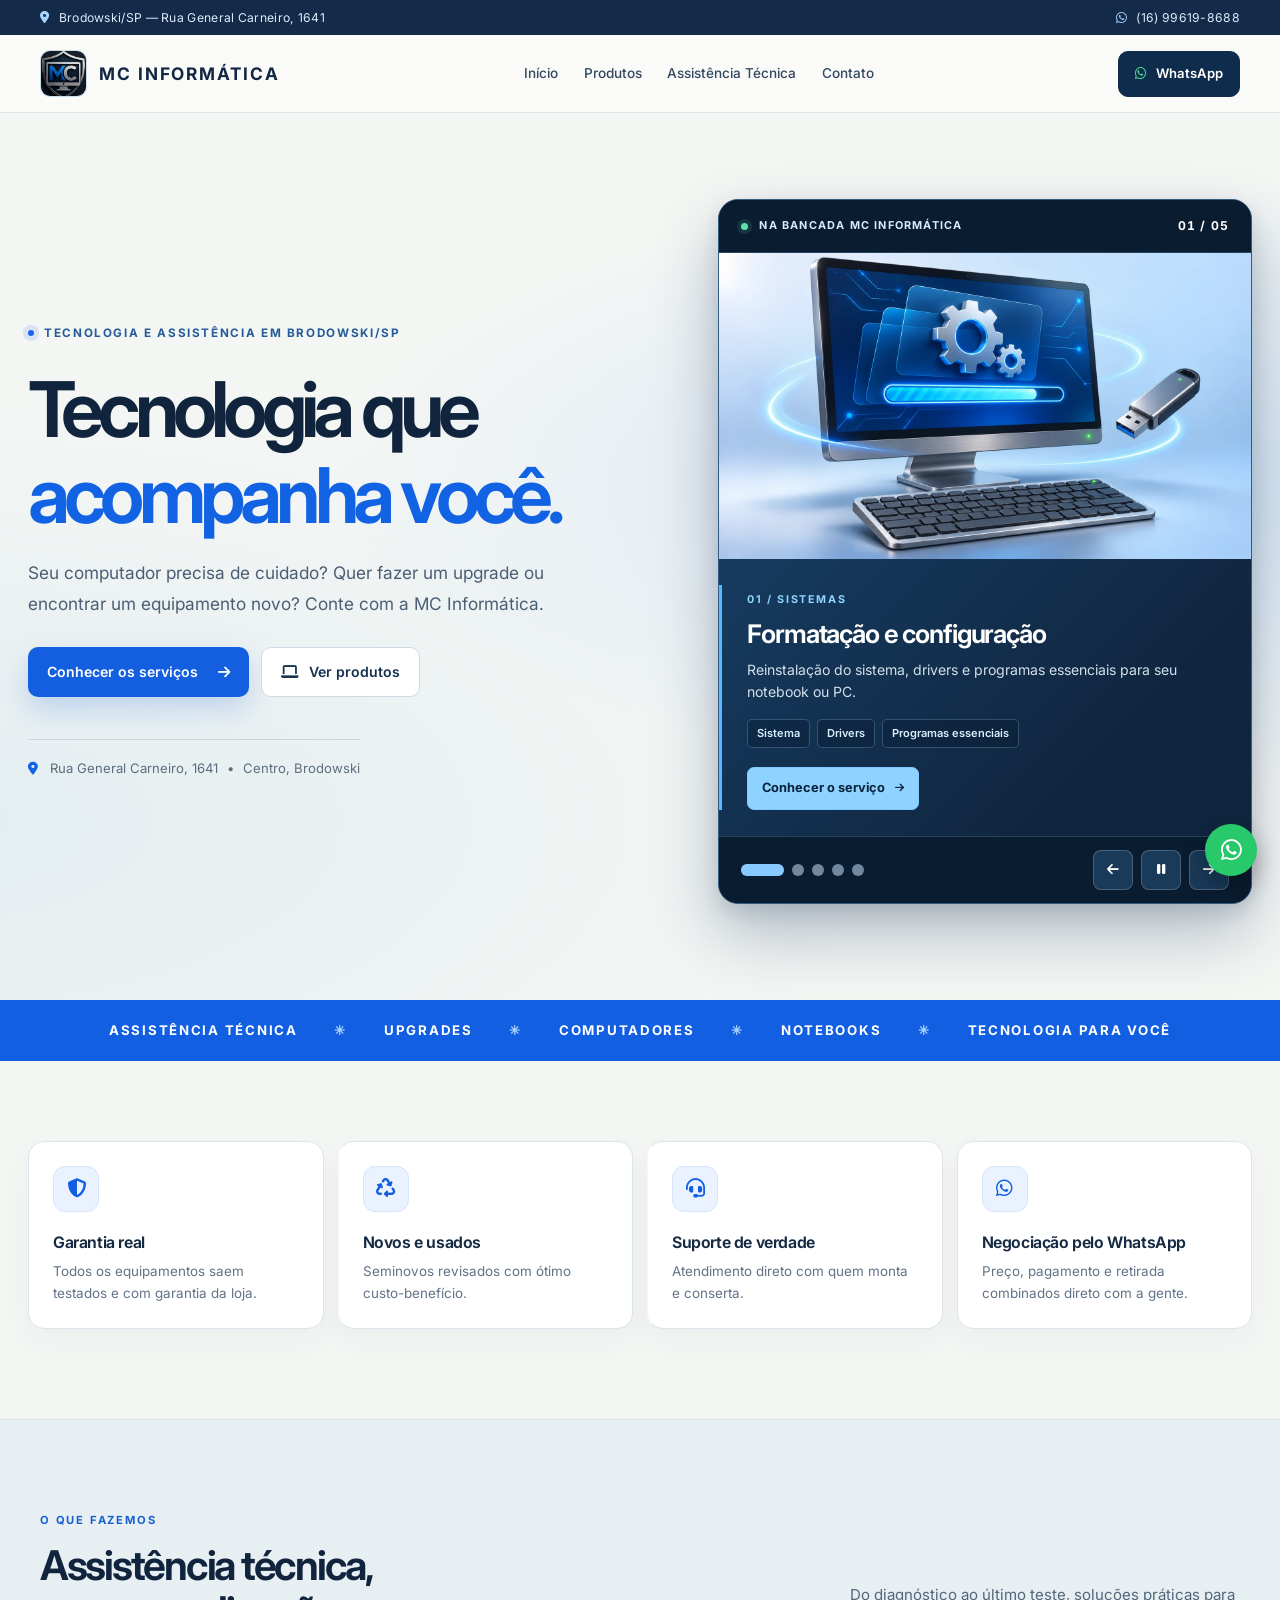
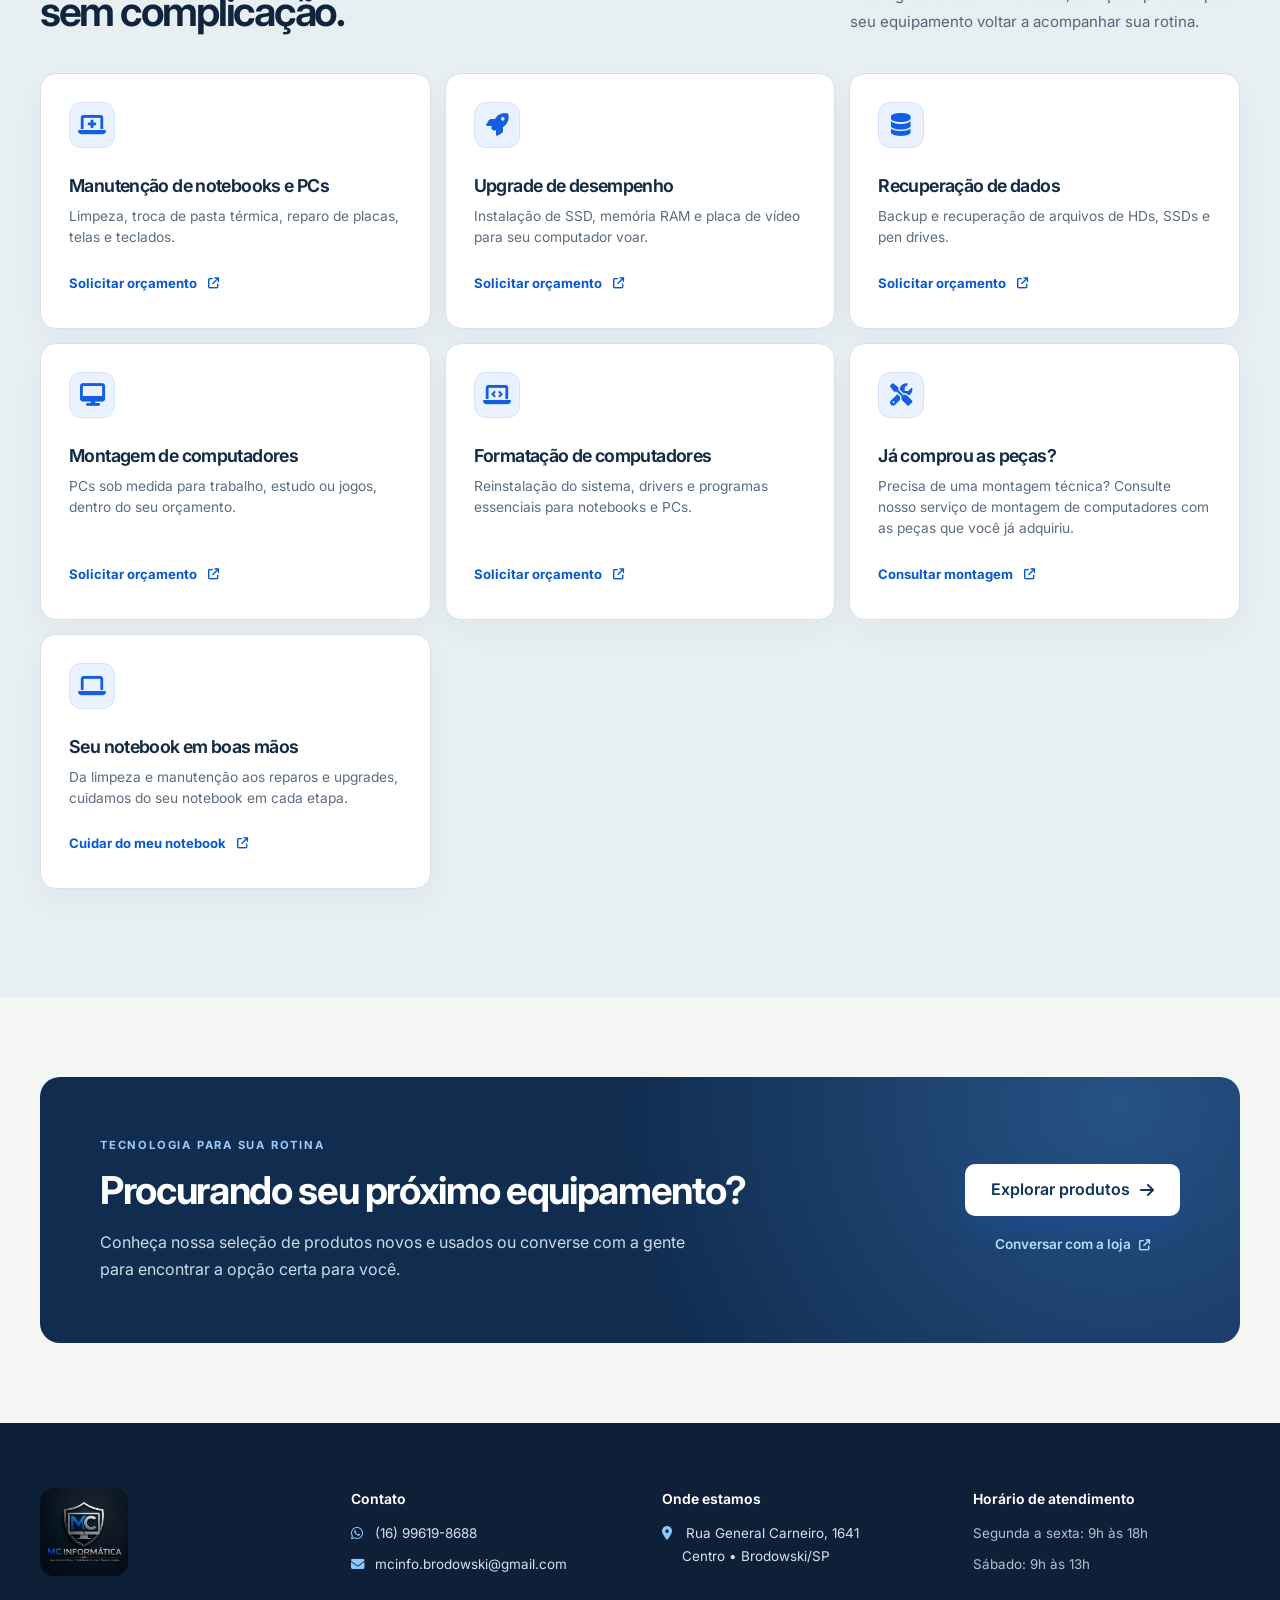
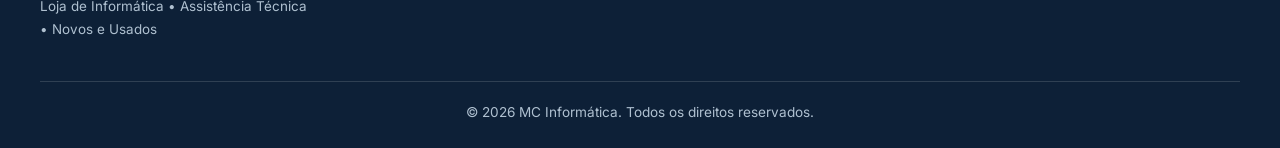
==== commit 03f66b63: "Refine notebook service card copy" ====
--- a/index.html
+++ b/index.html
@@ -186,9 +186,9 @@
             </div>
             <div class="servico">
                 <i class="fa-solid fa-laptop" aria-hidden="true"></i>
-                <h3>Especialistas em notebooks</h3>
-                <p>Conserto, upgrade e manutenção de notebooks. Fale com a gente sobre o que seu equipamento precisa.</p>
-                <a class="servico-orcamento" href="https://wa.me/5516996198688" data-whats="Olá! Gostaria de consultar o serviço de conserto, upgrade ou manutenção para meu notebook." aria-label="Consultar serviço para notebook pelo WhatsApp">Consultar serviço <i class="fa-solid fa-arrow-up-right-from-square" aria-hidden="true"></i></a>
+                <h3>Seu notebook em boas mãos</h3>
+                <p>Da limpeza e manutenção aos reparos e upgrades, cuidamos do seu notebook em cada etapa.</p>
+                <a class="servico-orcamento" href="https://wa.me/5516996198688" data-whats="Olá! Gostaria de saber mais sobre os cuidados e serviços para meu notebook." aria-label="Consultar cuidados para notebook pelo WhatsApp">Cuidar do meu notebook <i class="fa-solid fa-arrow-up-right-from-square" aria-hidden="true"></i></a>
             </div>
         </div>
     </main>
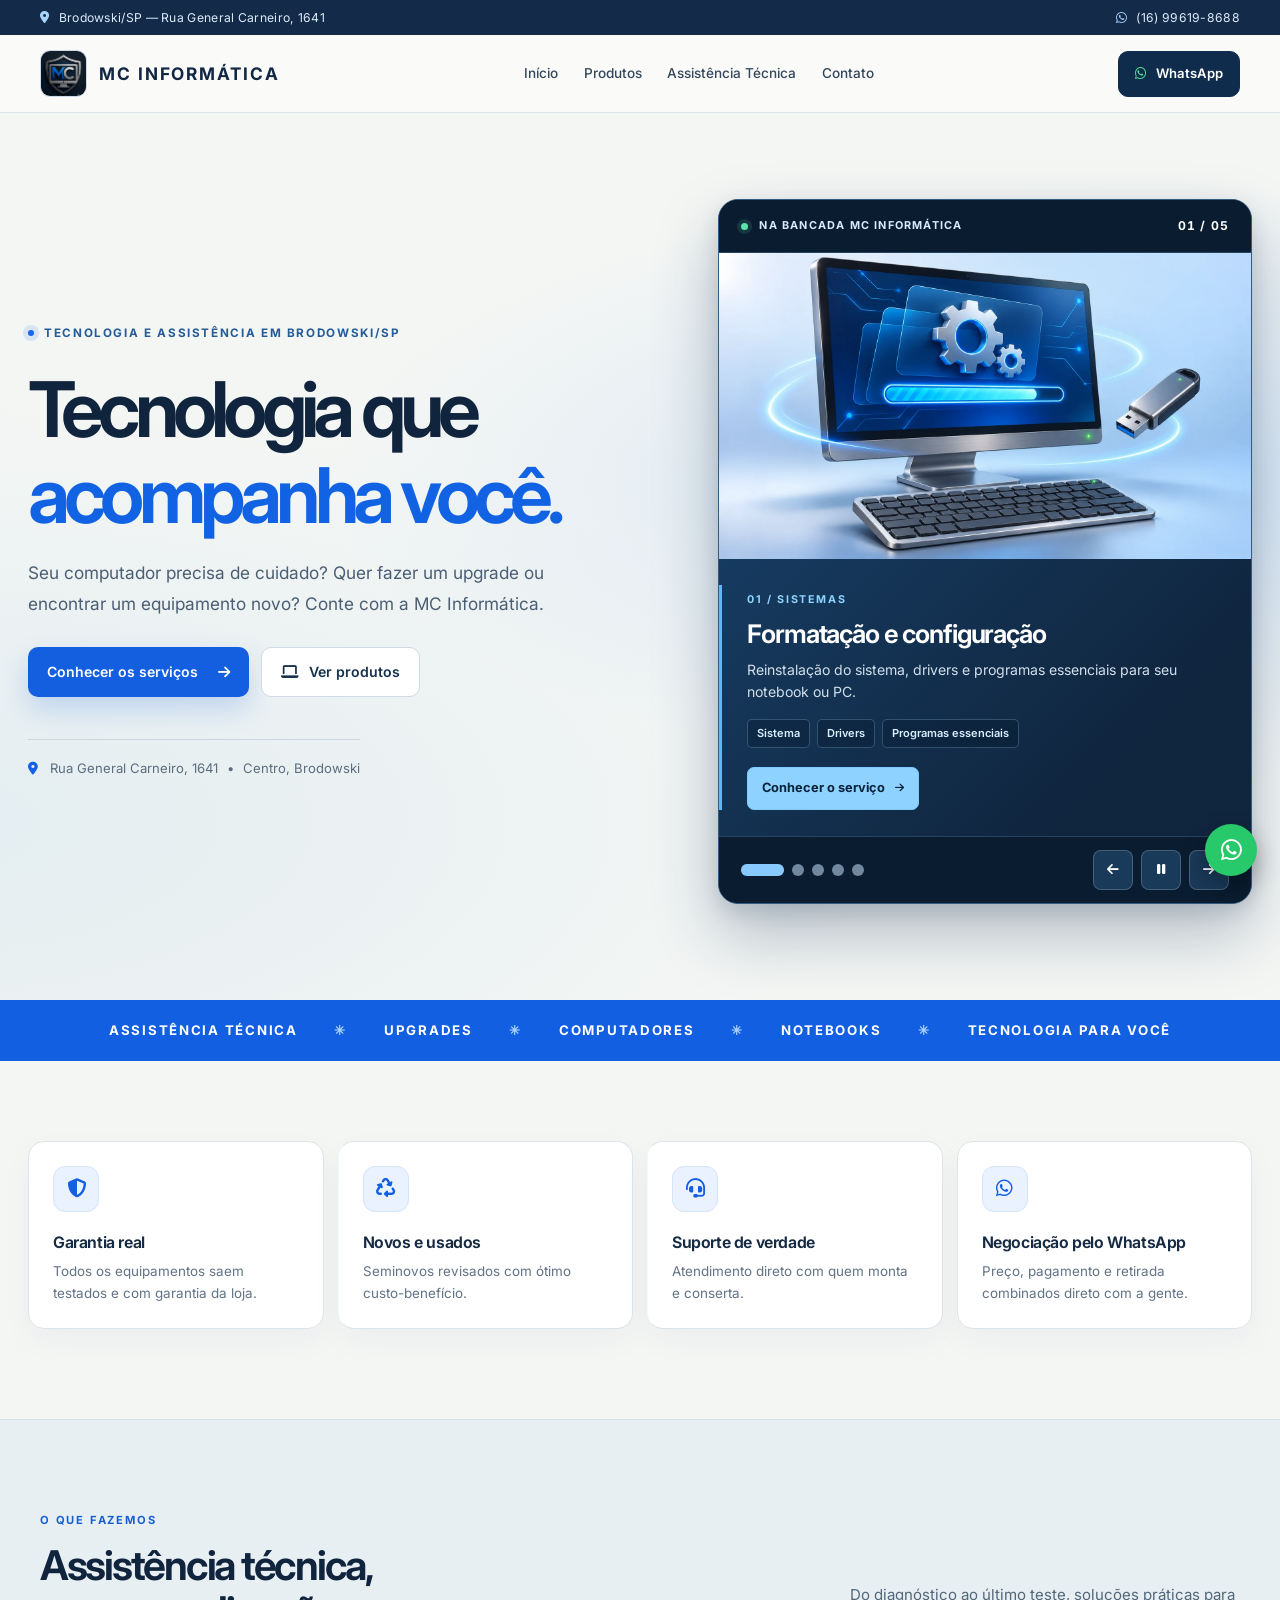
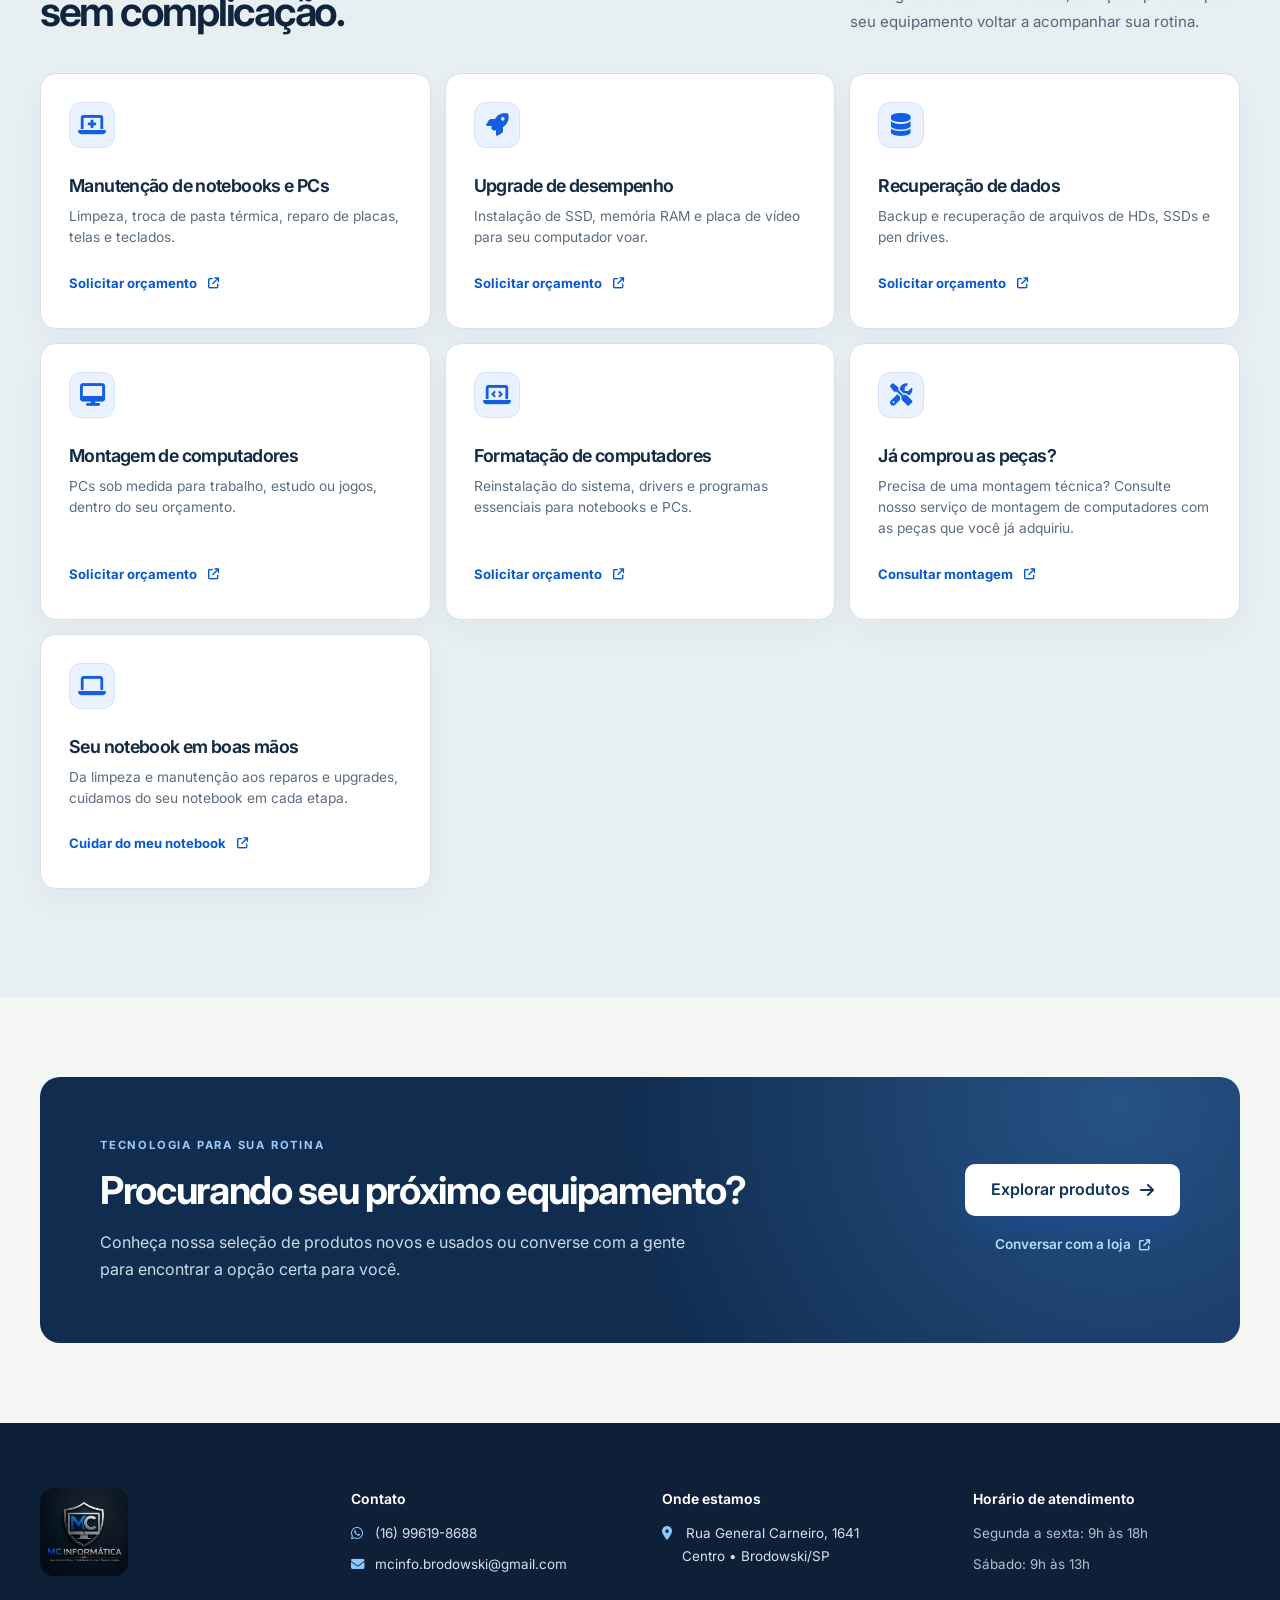
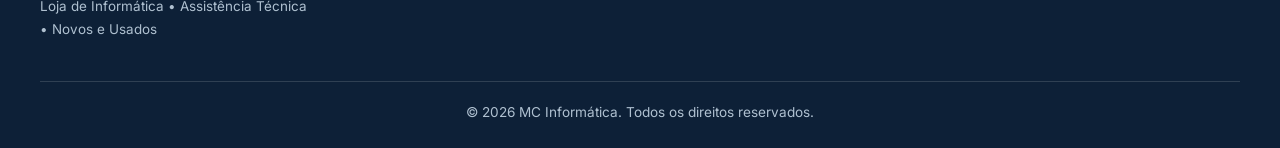
==== commit 49bd291d: "Show complete MC shield in site header" ====
--- a/index.html
+++ b/index.html
@@ -10,7 +10,7 @@
     <link href="https://fonts.googleapis.com/css2?family=Rajdhani:wght@500;600;700&family=Inter:wght@400;500;600;700&display=swap" rel="stylesheet">
     <link rel="stylesheet" href="https://cdnjs.cloudflare.com/ajax/libs/font-awesome/6.5.2/css/all.min.css" crossorigin="anonymous">
     <link rel="stylesheet" href="style.css?v=20261016-3">
-    <link rel="stylesheet" href="refinamento.css?v=20261104-layout-1">
+    <link rel="stylesheet" href="refinamento.css?v=20261104-logo-1">
     <script type="application/ld+json">
     {
       "@context": "https://schema.org",
--- a/refinamento.css
+++ b/refinamento.css
@@ -437,3 +437,6 @@
 .cena-upgrade { background-image: url("img/servico-upgrade.webp"); }
 .cena-montagem { background-image: url("img/servico-montagem.webp"); }
 .cena-dados { background-image: url("img/servico-dados.webp"); }
+
+/* Mostra o escudo completo da logo no cabeçalho, sem cortar suas bordas. */
+.brand-badge img { transform: scale(1.7) translateY(10%); }
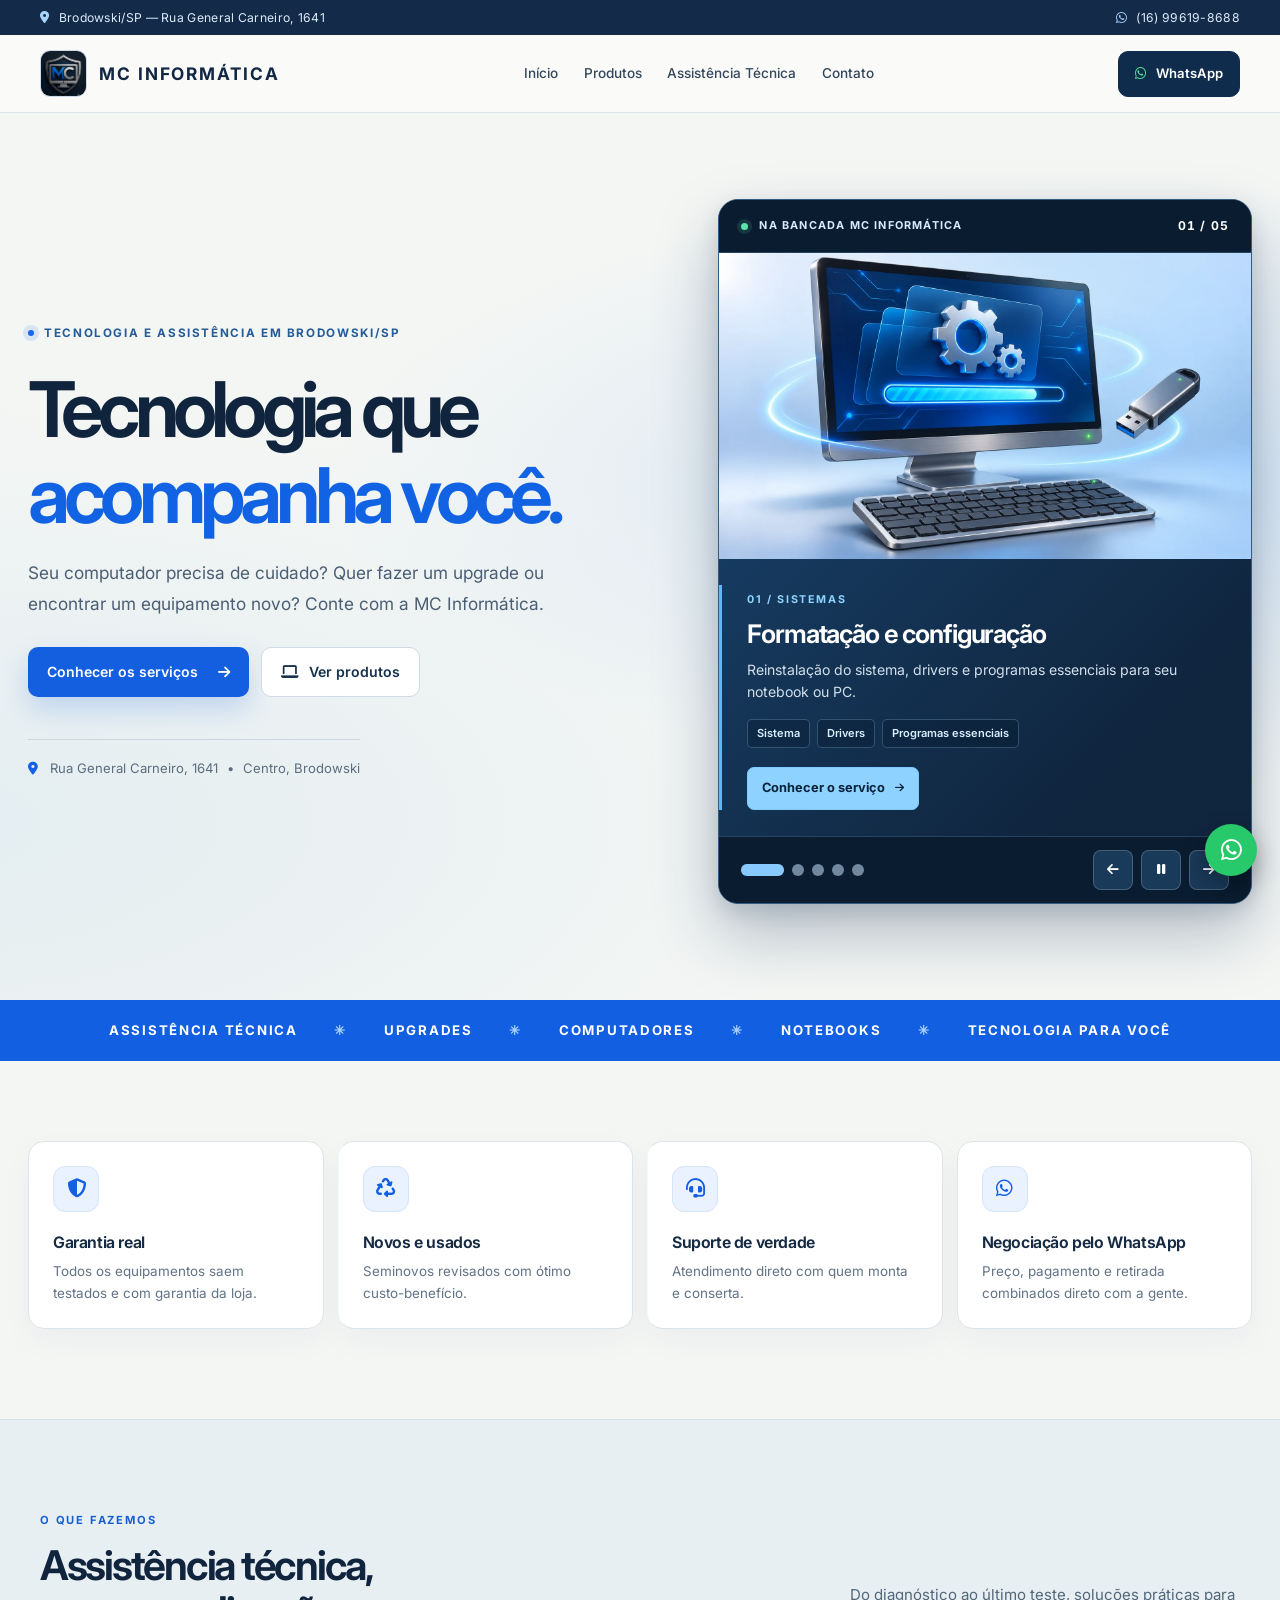
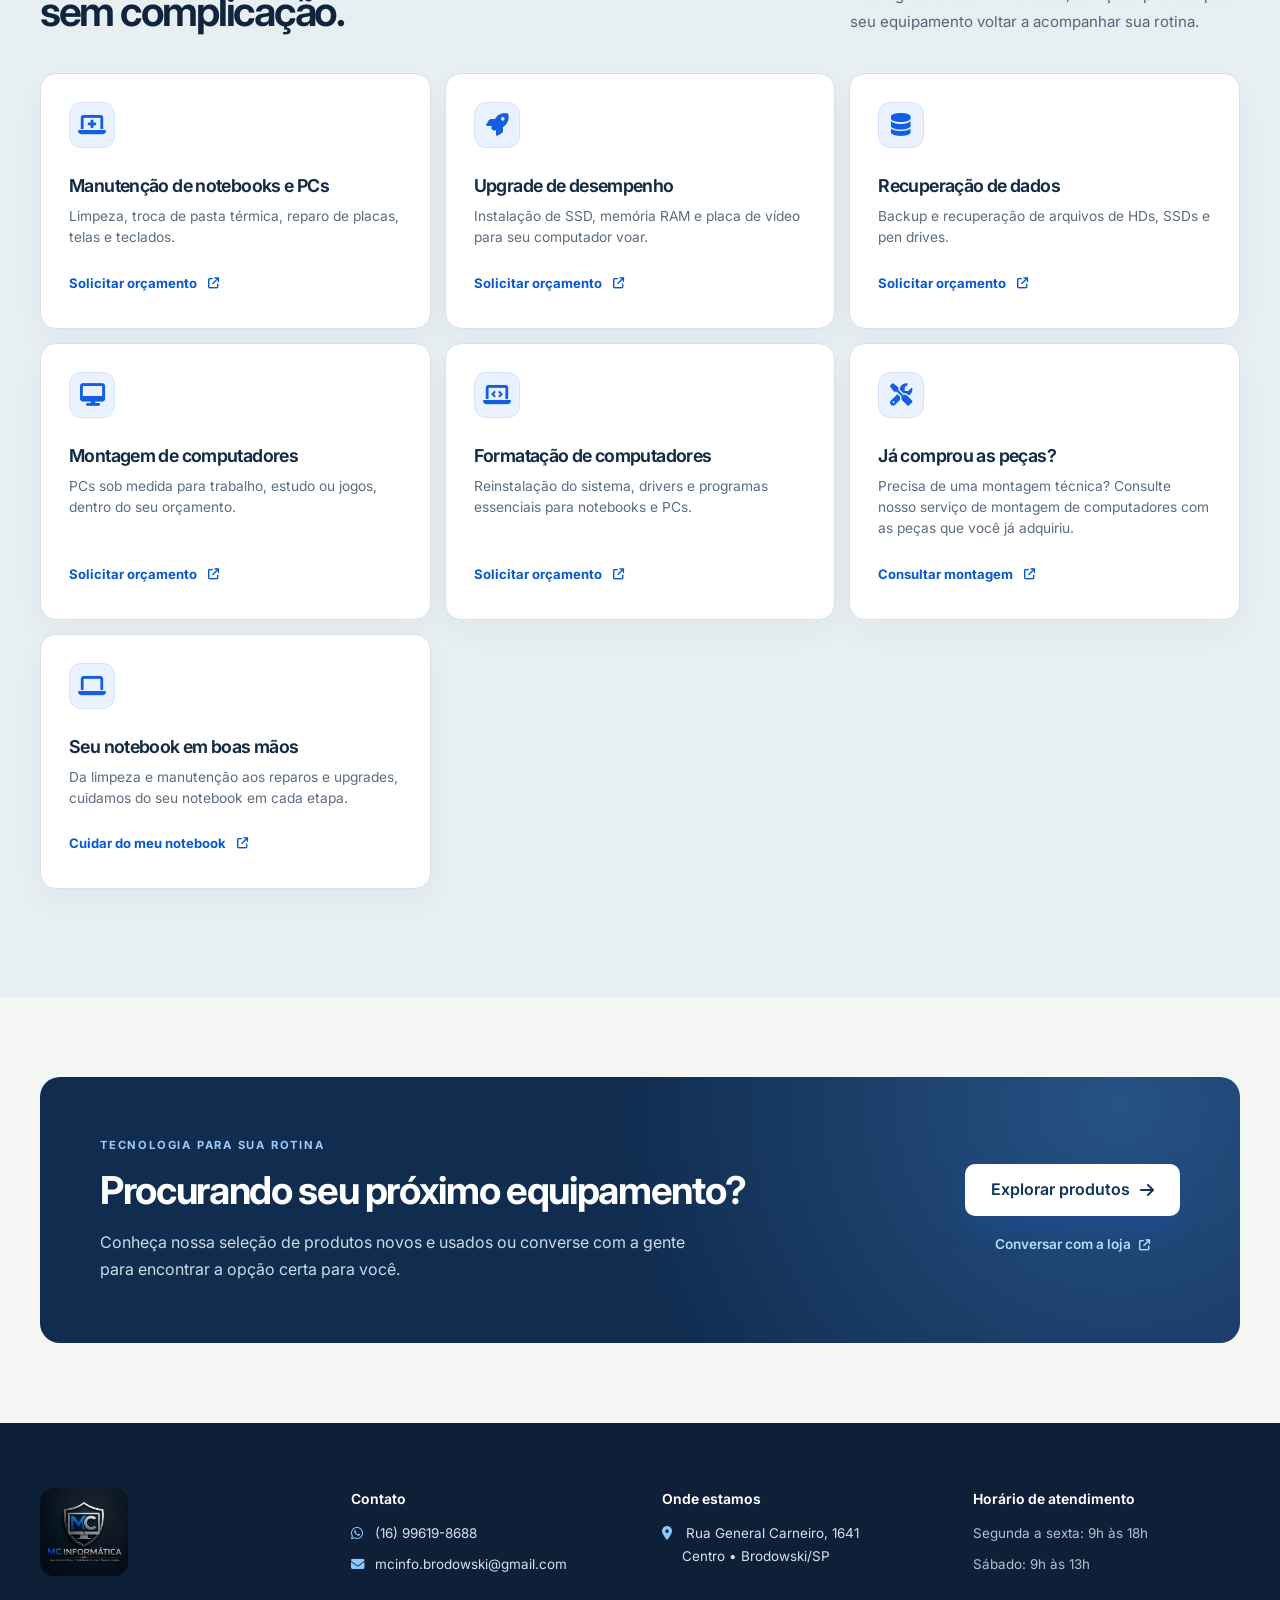
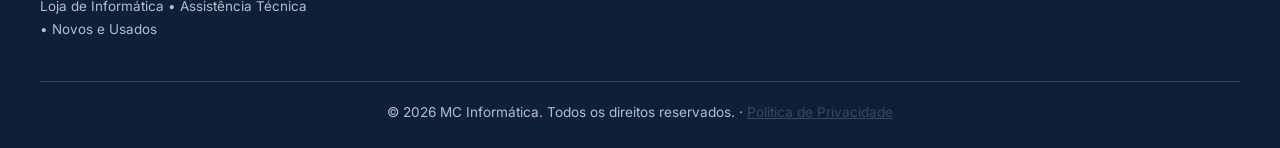
==== commit 2f3e6218: "Publish MC Informatica privacy policy" ====
--- a/index.html
+++ b/index.html
@@ -230,7 +230,7 @@
             </div>
         </div>
         <p class="rodape-copy">
-            © 2026 MC Informática. Todos os direitos reservados.
+            © 2026 MC Informática. Todos os direitos reservados. <span aria-hidden="true">·</span> <a href="politica-de-privacidade.html">Política de Privacidade</a>
         </p>
     </footer>
 
--- a/style.css
+++ b/style.css
@@ -515,6 +515,9 @@
     max-width: 1200px;
     margin: 0 auto;
 }
+
+.rodape-copy a { color: var(--prata); }
+.rodape-copy a:hover { color: var(--verde-whats); }
 
 /* ---------- WhatsApp flutuante ---------- */
 .whats-flutuante {
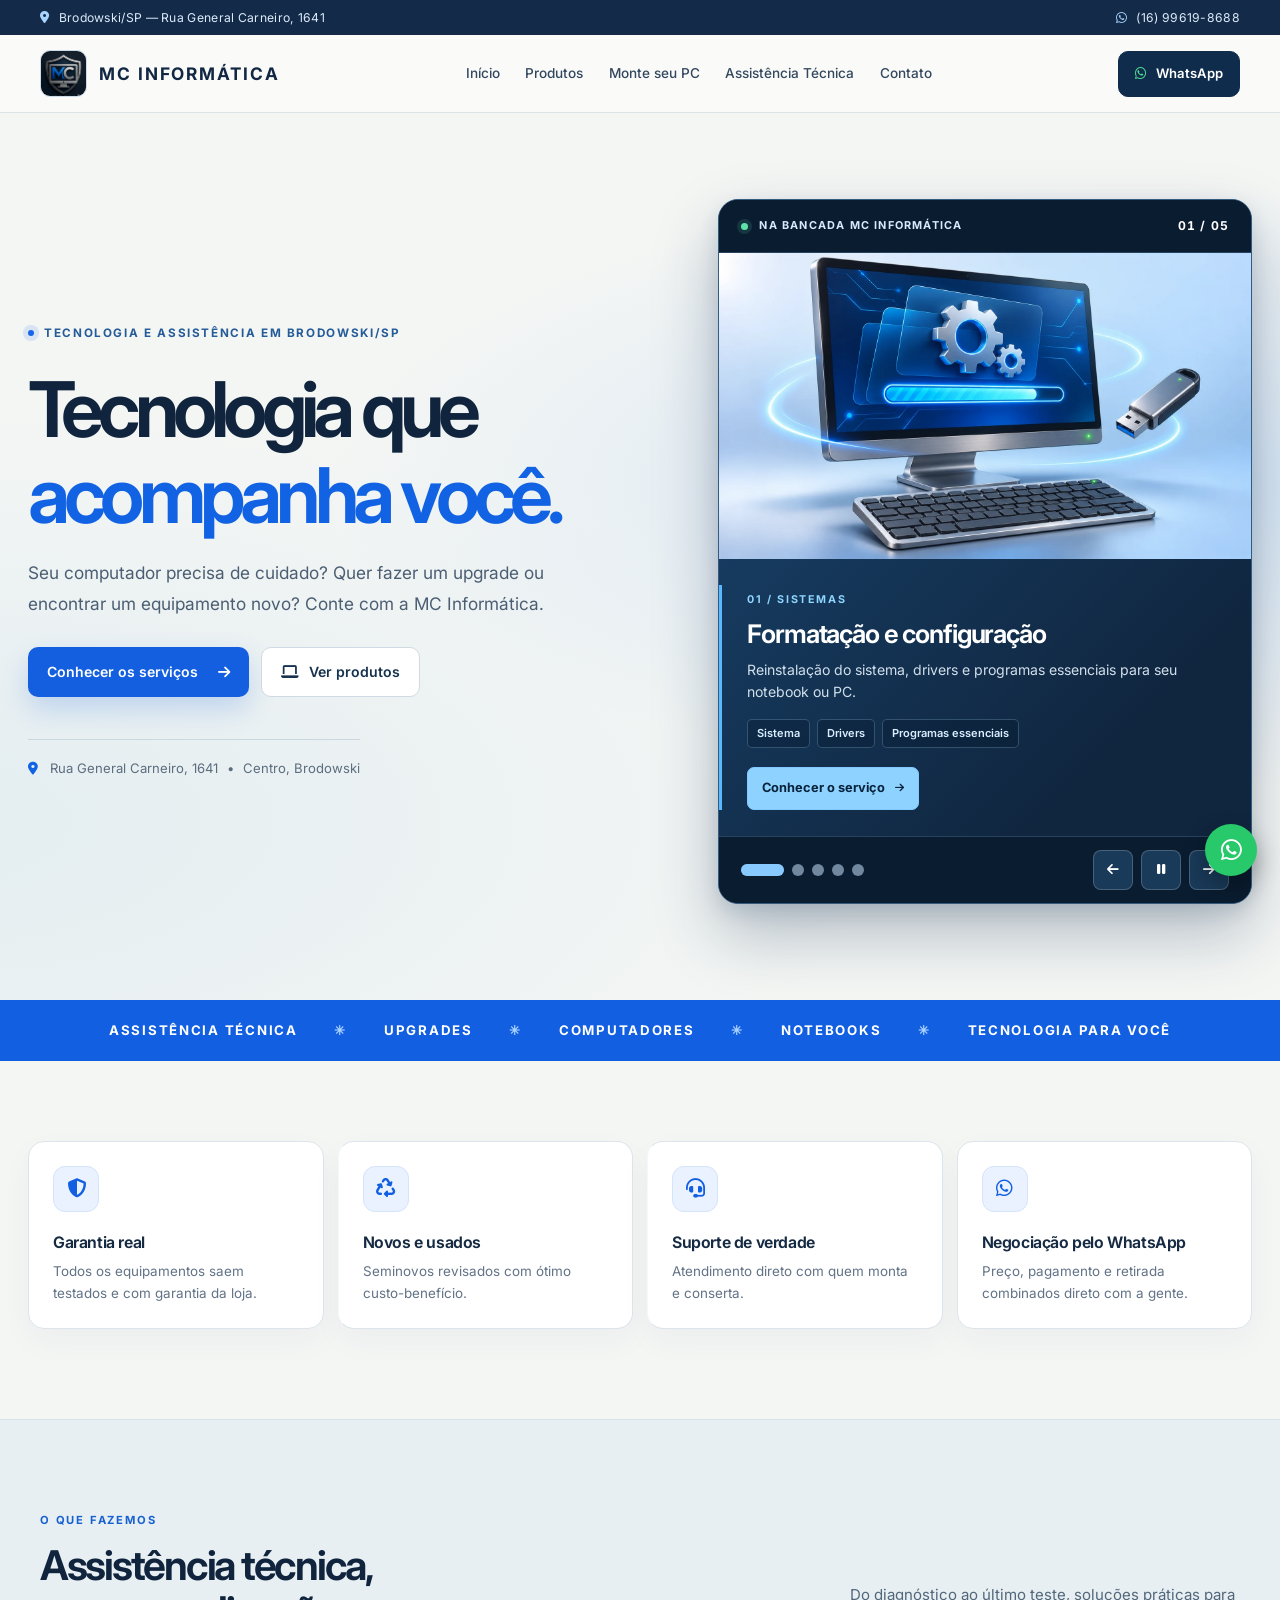
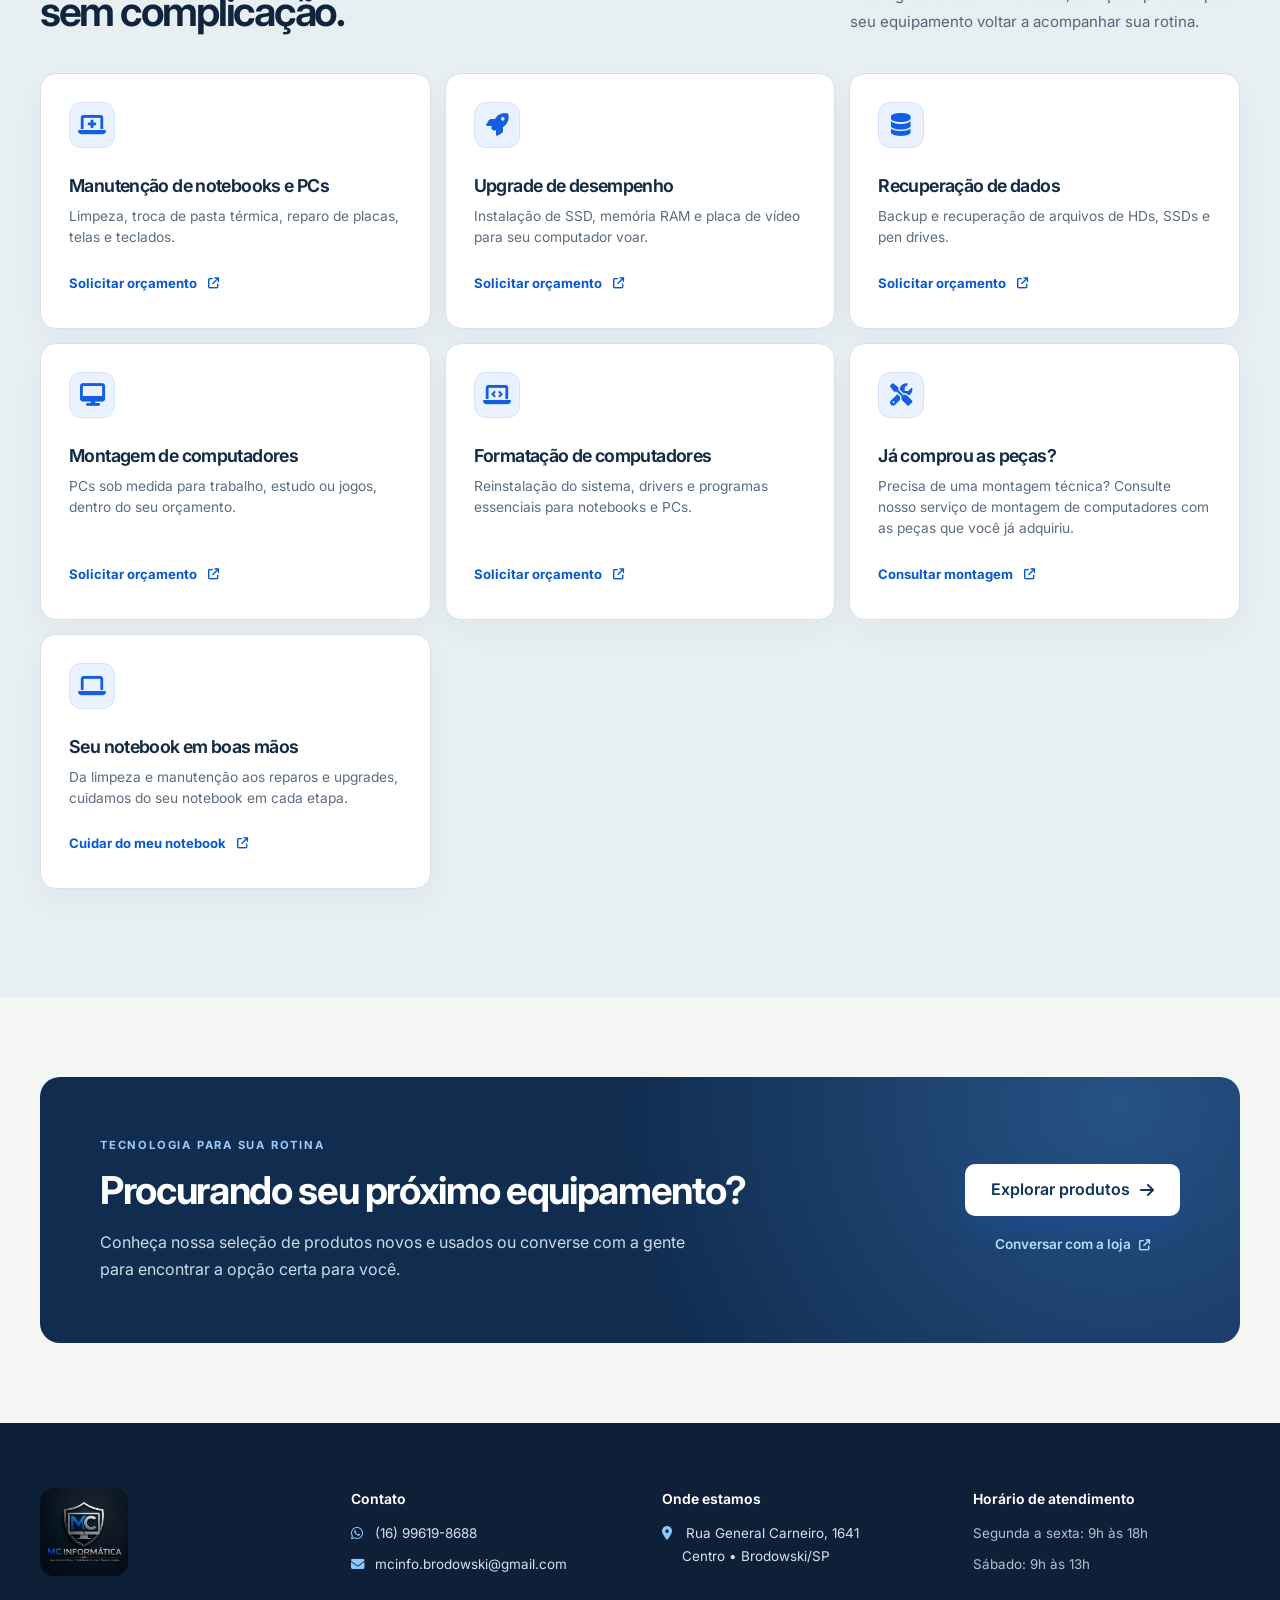
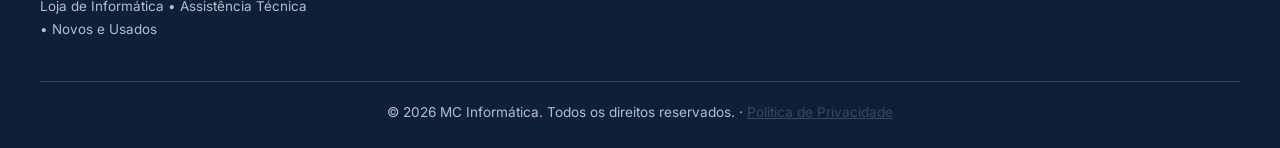
==== commit b2a1692e: "Adiciona página Monte seu PC com catálogo de peças e avaliações" ====
--- a/index.html
+++ b/index.html
@@ -50,6 +50,7 @@
         <nav class="nav" id="nav">
             <a href="#inicio">Início</a>
             <a href="produtos.html">Produtos</a>
+            <a href="montar.html">Monte seu PC</a>
             <a href="#servicos">Assistência Técnica</a>
             <a href="#contato">Contato</a>
         </nav>
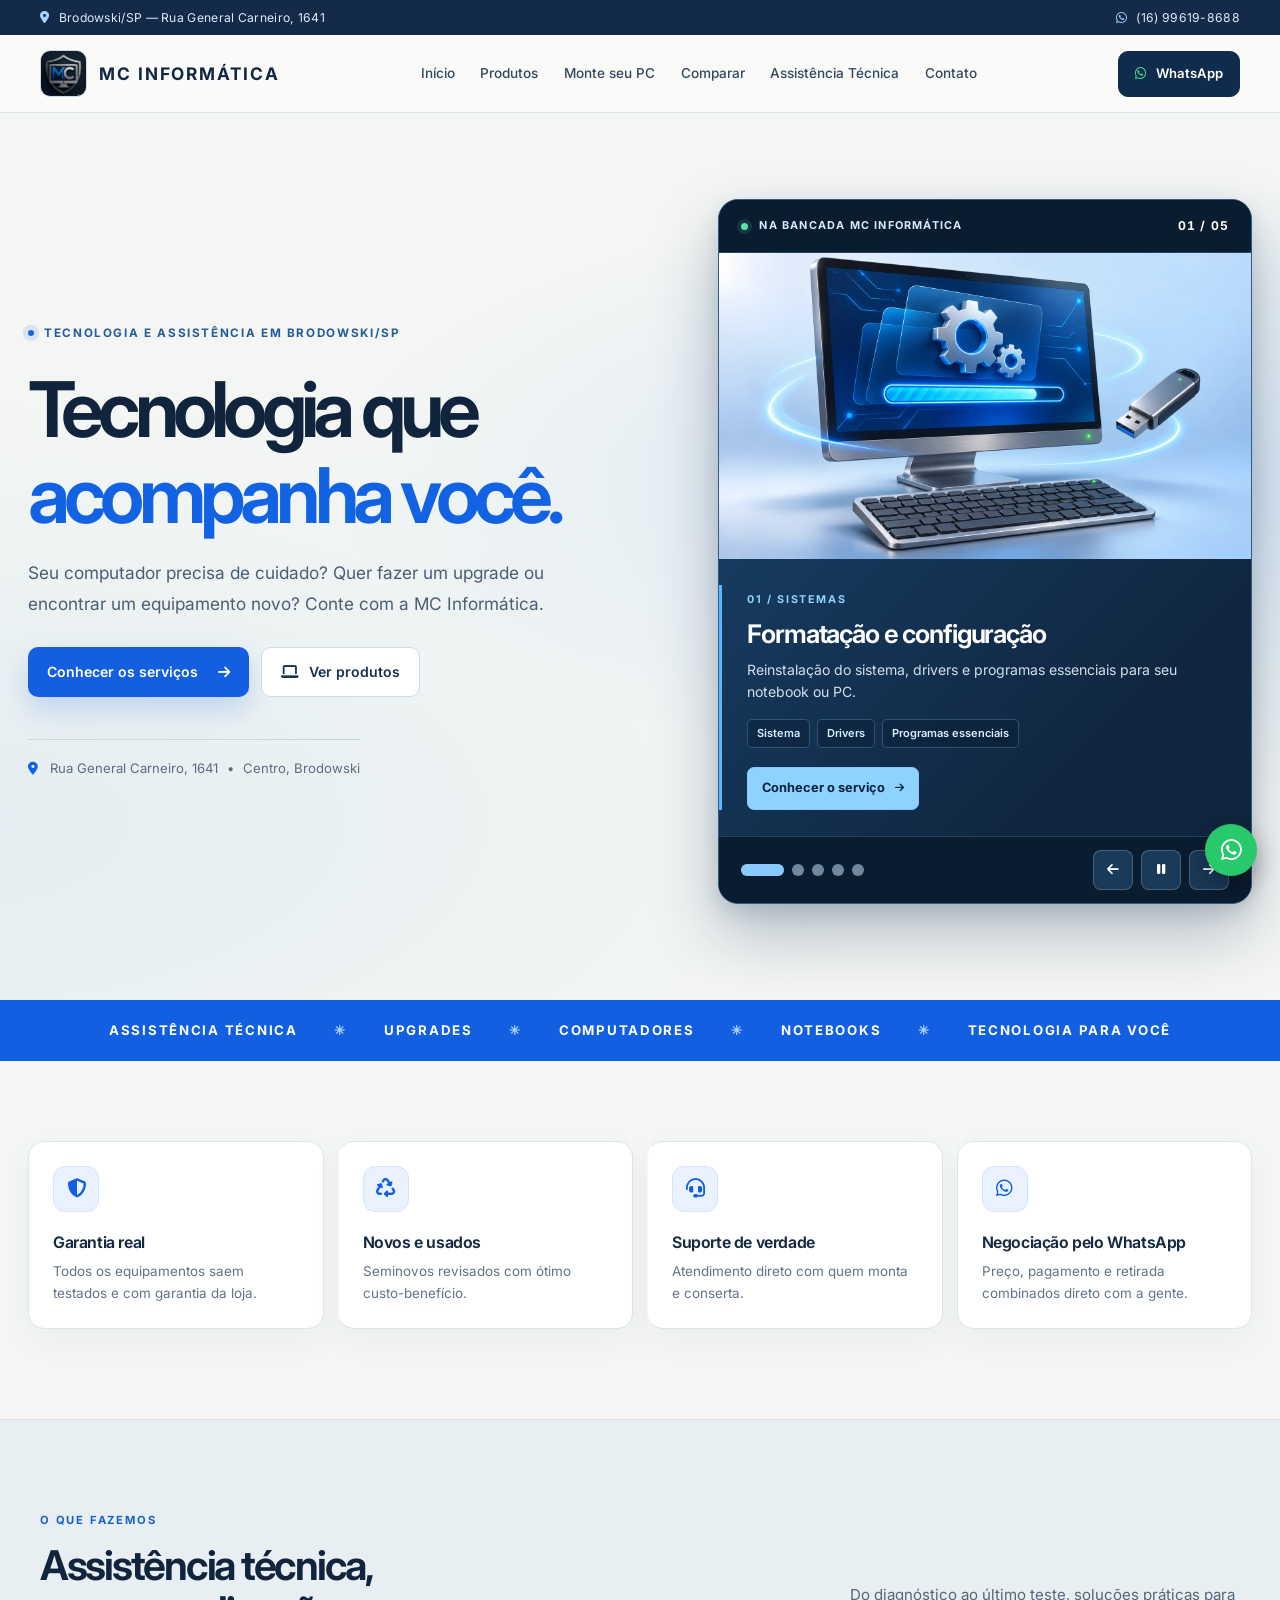
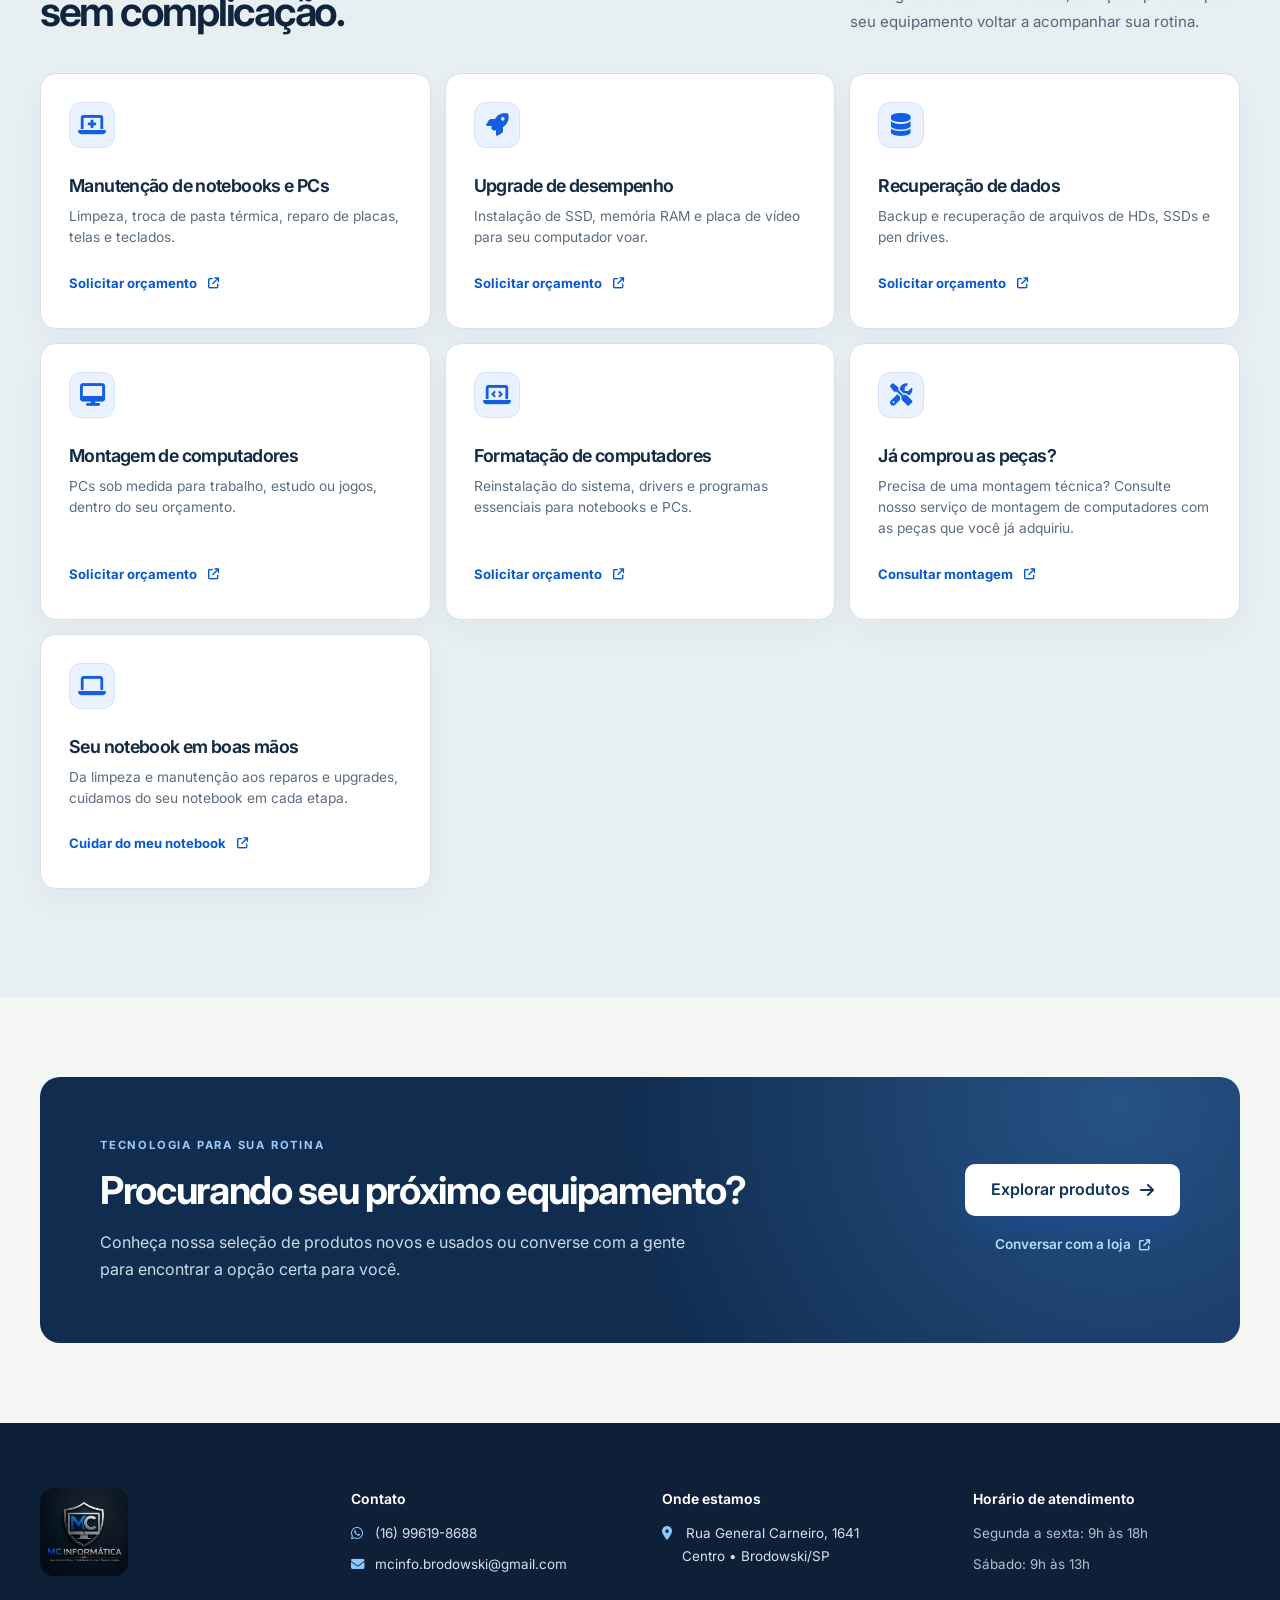
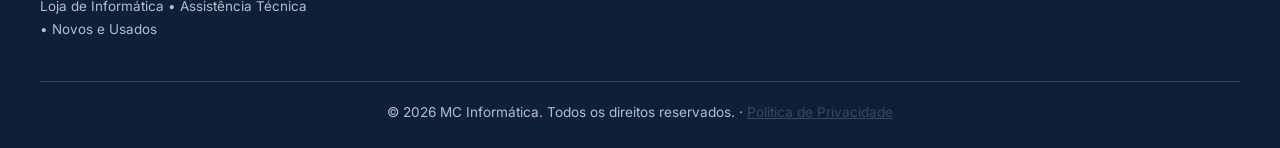
==== commit a78ec2c0: "Restaura index, produtos e montar (estavam vazios) e adiciona link Comparar" ====
--- a/index.html
+++ b/index.html
@@ -51,6 +51,7 @@
             <a href="#inicio">Início</a>
             <a href="produtos.html">Produtos</a>
             <a href="montar.html">Monte seu PC</a>
+            <a href="comparar.html">Comparar</a>
             <a href="#servicos">Assistência Técnica</a>
             <a href="#contato">Contato</a>
         </nav>
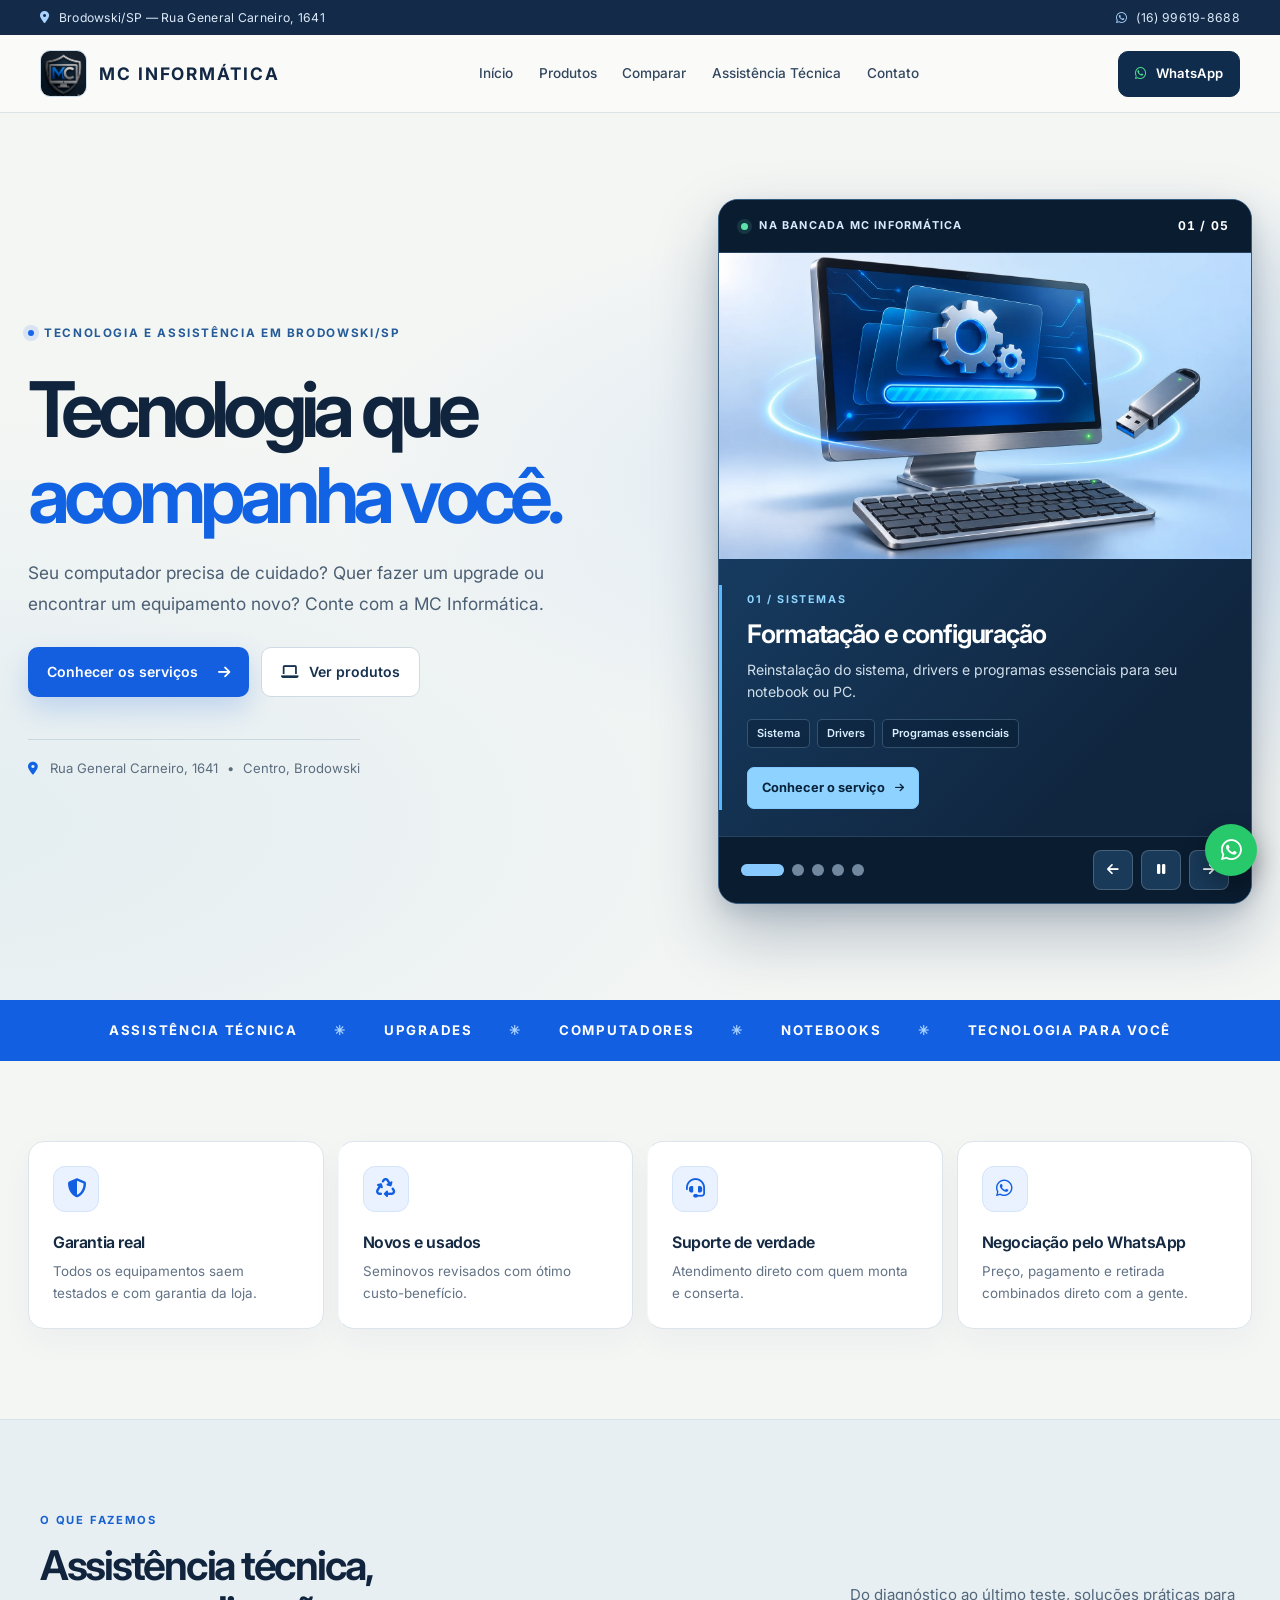
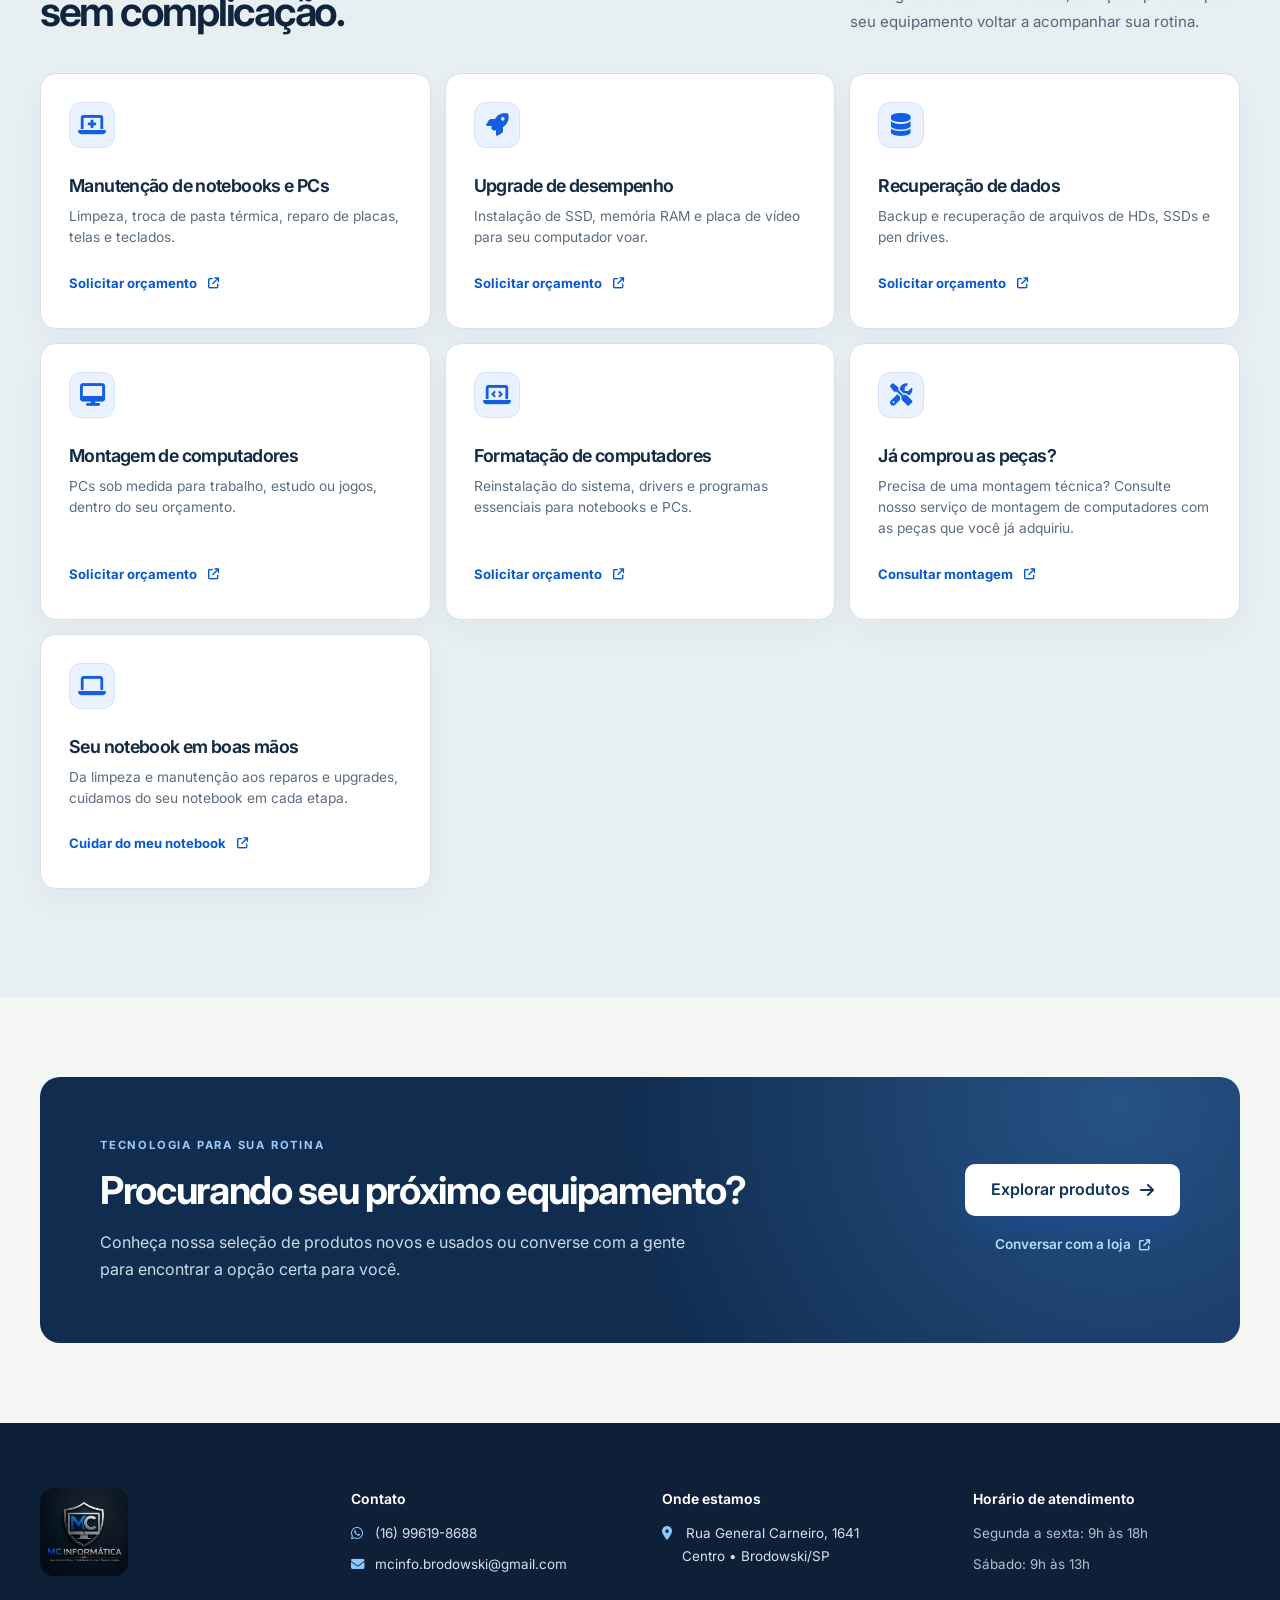
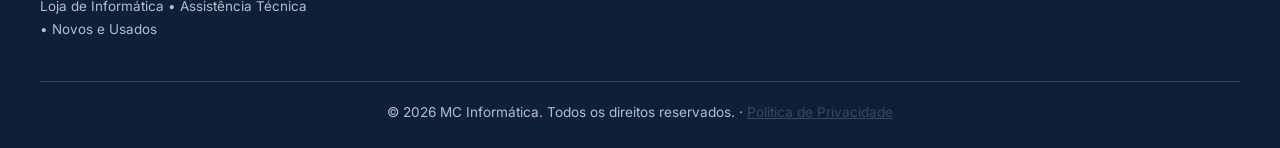
==== commit e5d57a76: "Remove Monte seu PC do site; montar.html redireciona para o comparador" ====
--- a/index.html
+++ b/index.html
@@ -50,7 +50,6 @@
         <nav class="nav" id="nav">
             <a href="#inicio">Início</a>
             <a href="produtos.html">Produtos</a>
-            <a href="montar.html">Monte seu PC</a>
             <a href="comparar.html">Comparar</a>
             <a href="#servicos">Assistência Técnica</a>
             <a href="#contato">Contato</a>
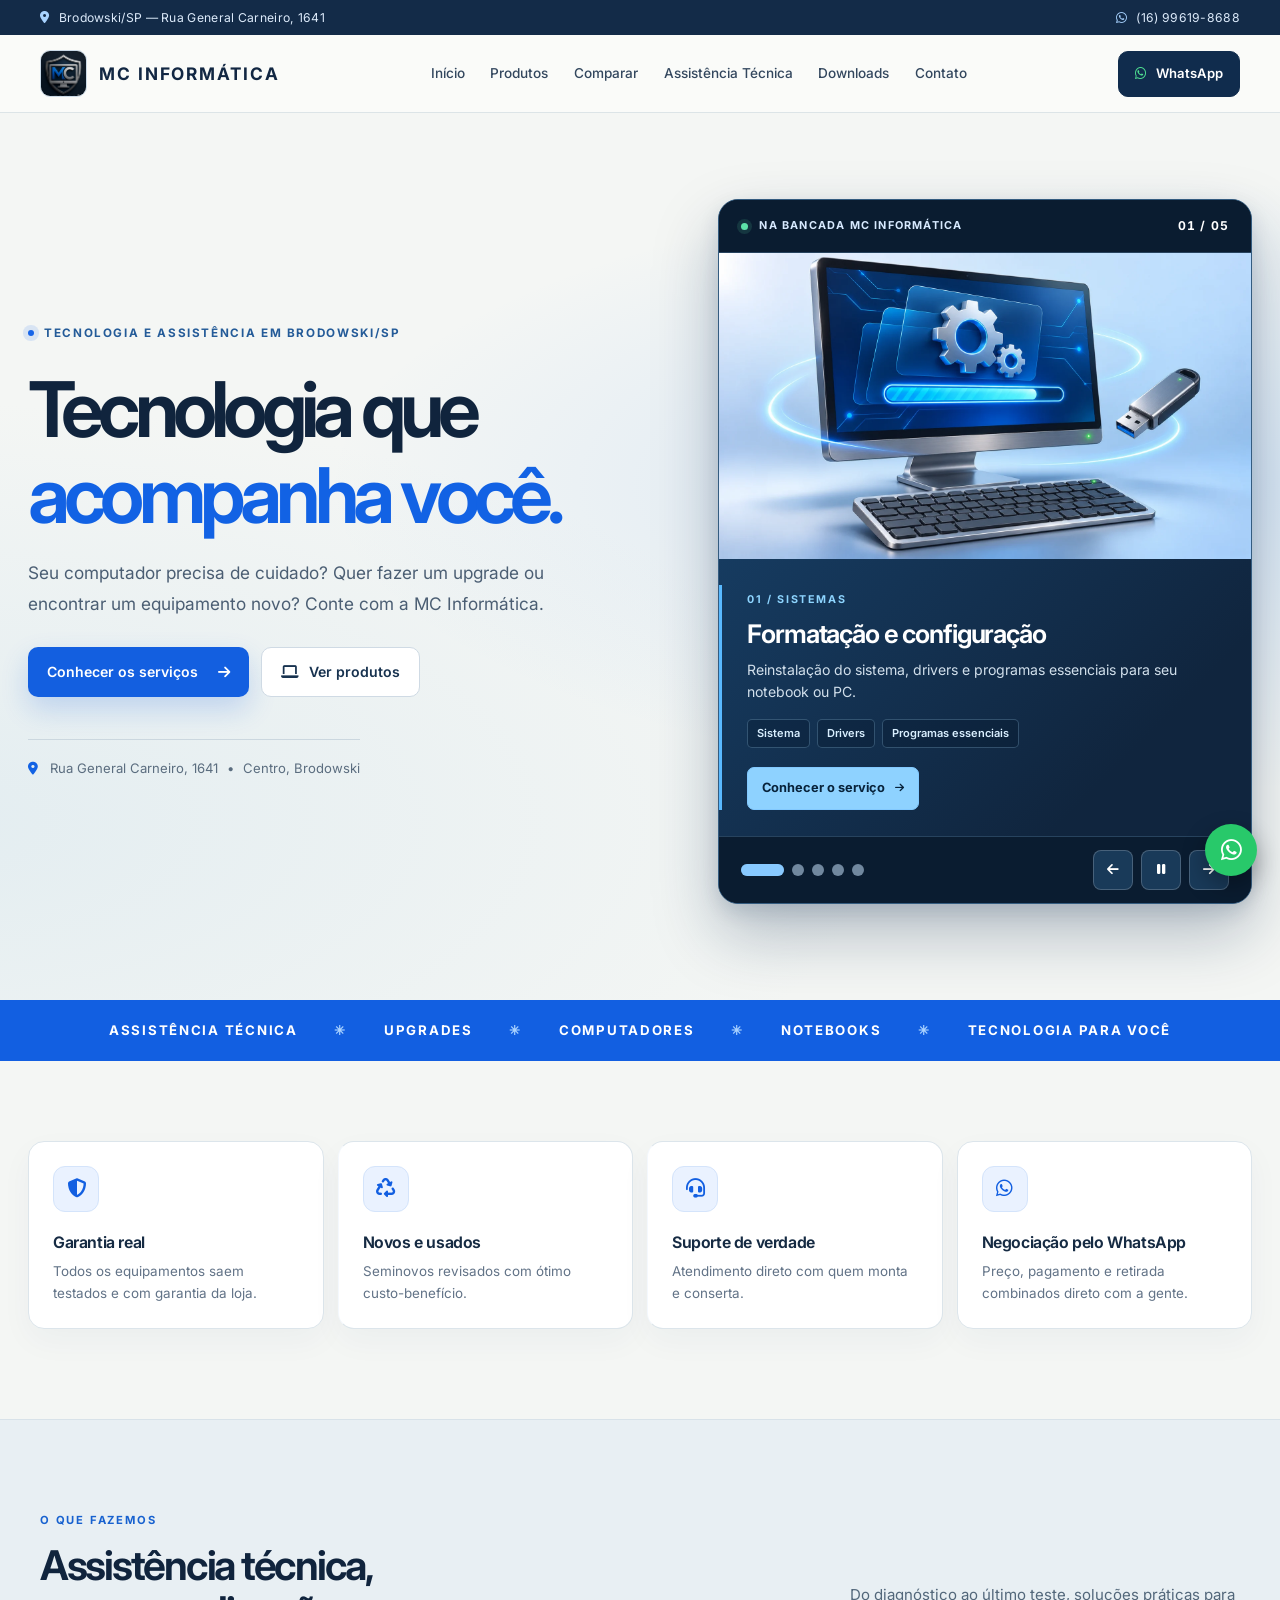
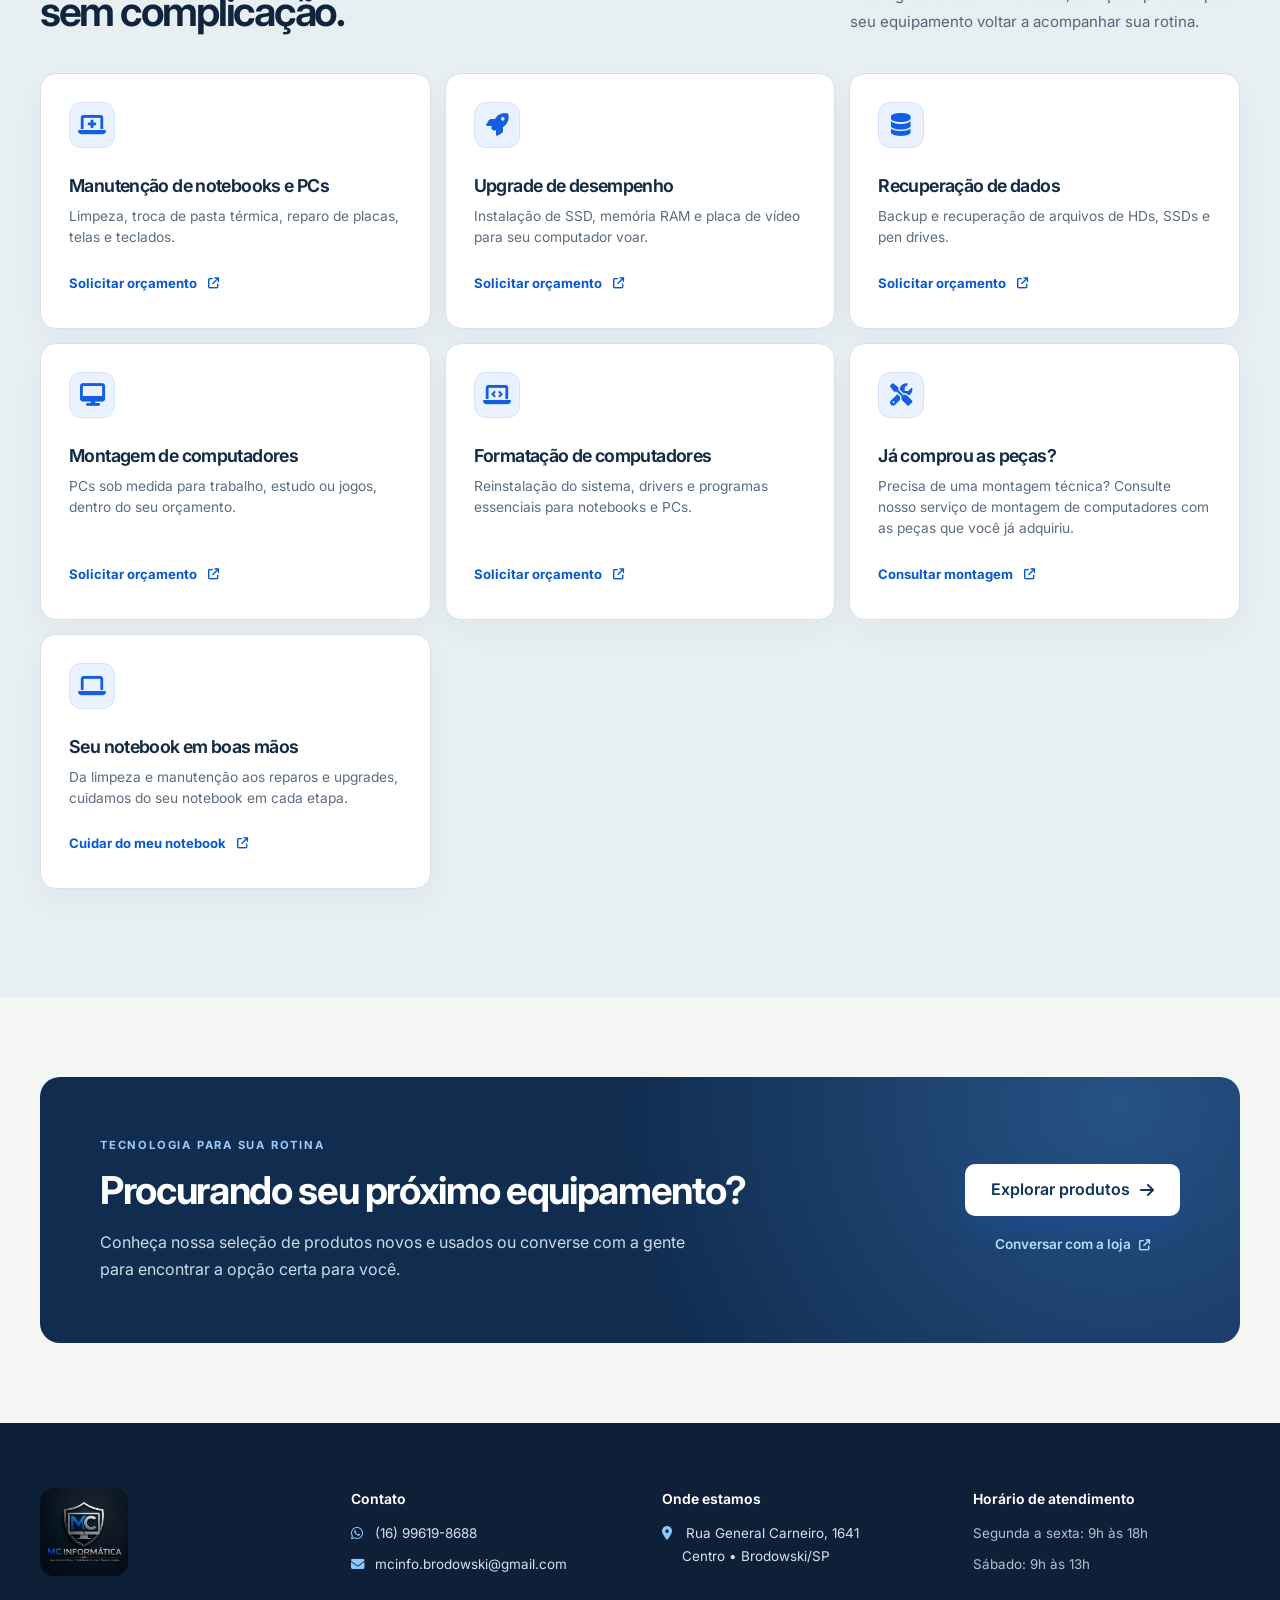
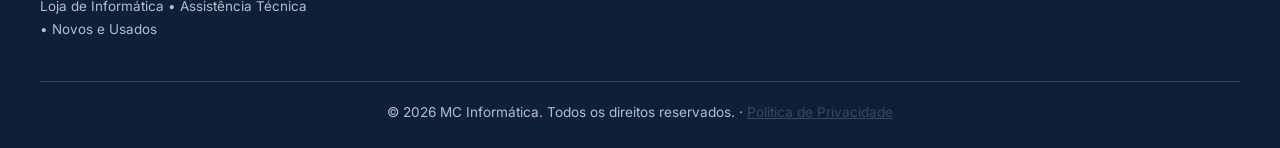
==== commit 8803545d: "Adicionar Downloads ao menu da página inicial" ====
--- a/index.html
+++ b/index.html
@@ -52,6 +52,7 @@
             <a href="produtos.html">Produtos</a>
             <a href="comparar.html">Comparar</a>
             <a href="#servicos">Assistência Técnica</a>
+            <a href="downloads-teste.html">Downloads</a>
             <a href="#contato">Contato</a>
         </nav>
 
